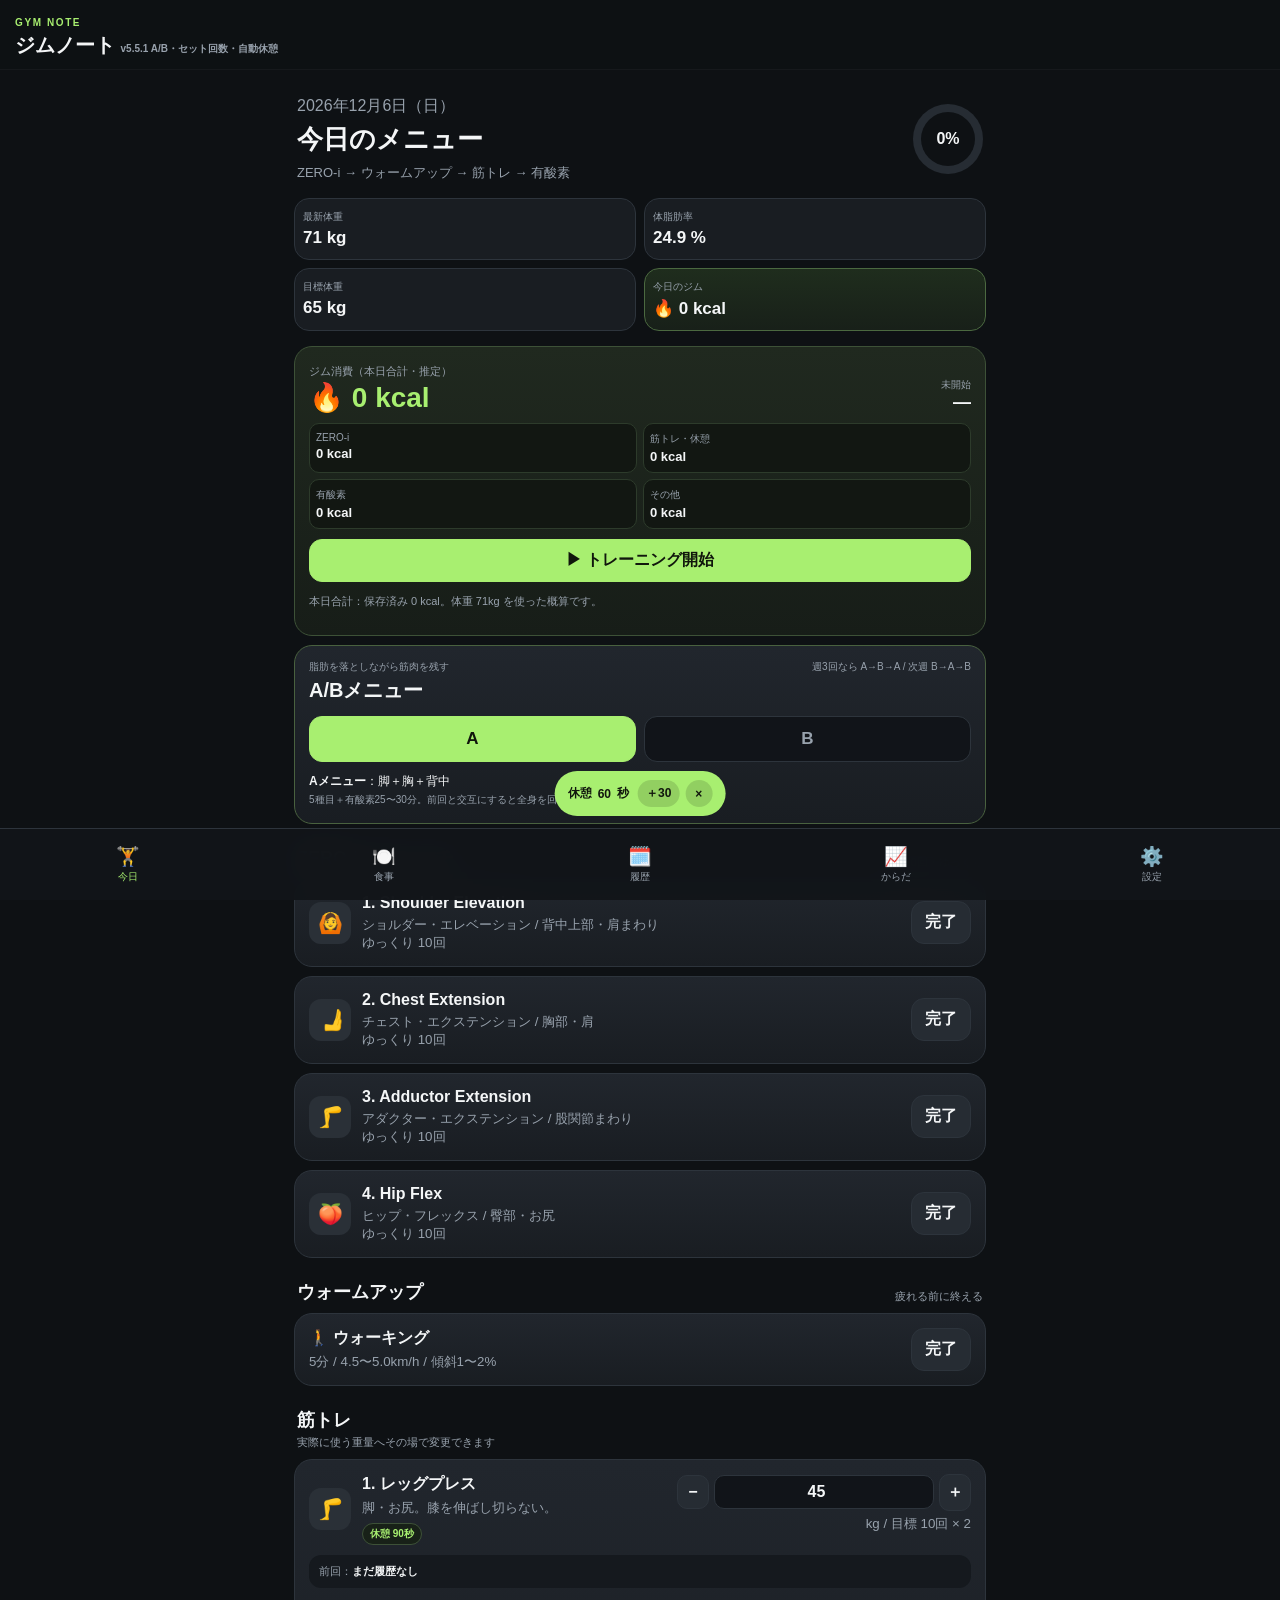
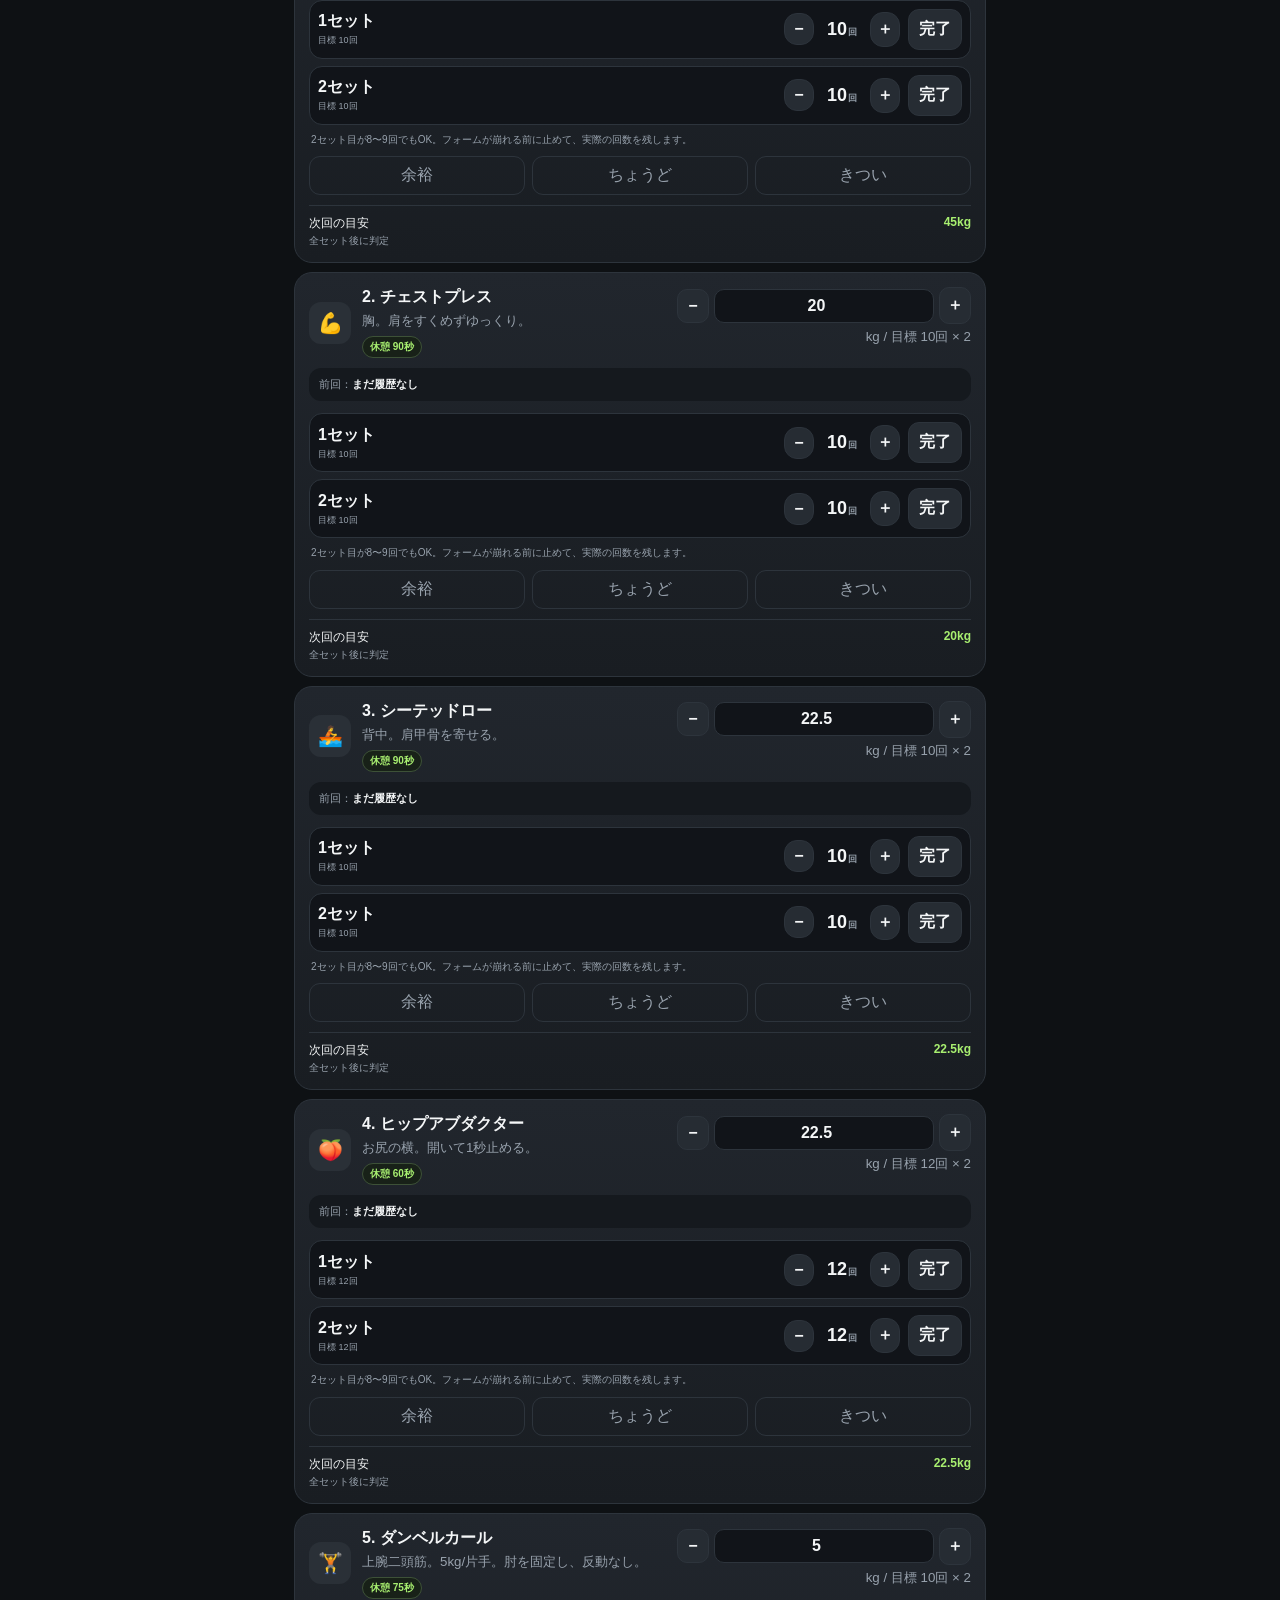
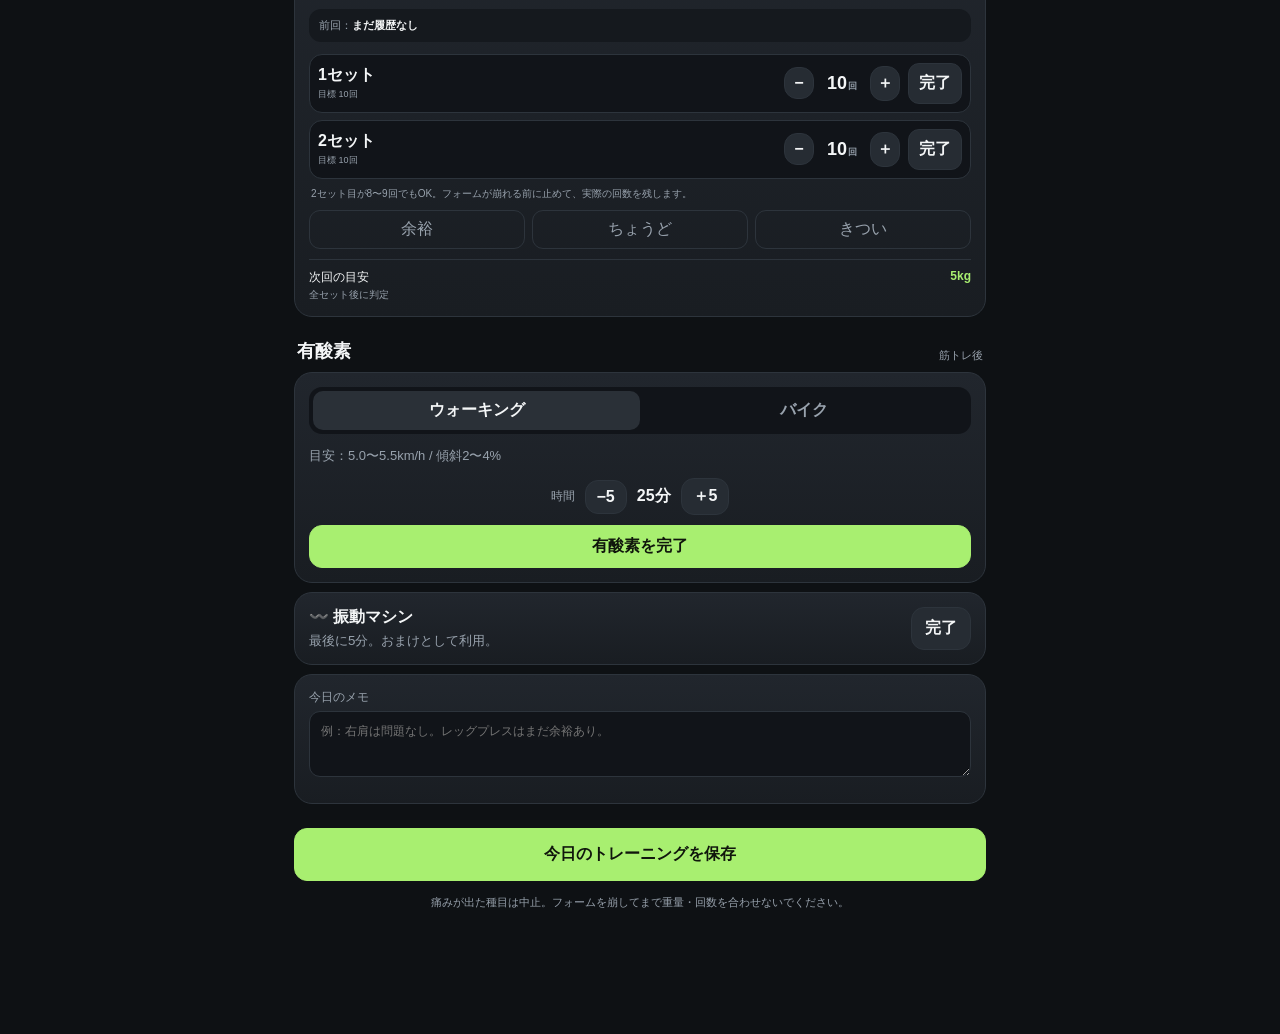
==== index.html @ e55bd966 "Add files via upload" ====
<!doctype html>
<html lang="ja">
<head>
  <meta charset="utf-8">
  <meta name="viewport" content="width=device-width,initial-scale=1,viewport-fit=cover">
  <meta name="theme-color" content="#111418">
  <meta name="apple-mobile-web-app-capable" content="yes">
  <meta name="apple-mobile-web-app-title" content="ジムノート">
  <title>ジムノート</title>
  <link rel="manifest" href="./manifest.webmanifest">
  <link rel="icon" href="./icon-192.png">
  <link rel="apple-touch-icon" href="./icon-192.png">
  <link rel="stylesheet" href="./styles.css?v=551">
</head>
<body>
<header class="top">
  <div><small>GYM NOTE</small><h1>ジムノート <b>v5.5.1 A/B・セット回数・自動休憩</b></h1></div>
  <button id="installBtn" class="sub compact" hidden>インストール</button>
</header>

<main>
<section id="today" class="page active">
  <div class="hero">
    <div>
      <span id="todayDate" class="muted"></span>
      <h2>今日のメニュー</h2>
      <p>ZERO-i → ウォームアップ → 筋トレ → 有酸素</p>
    </div>
    <div class="ring" id="ring"><span id="pct">0%</span></div>
  </div>

  <div id="setupNotice" class="notice" hidden>
    <strong>初期設定を読み込んでください</strong>
    <p>初めて使う端末では「設定」→「バックアップ / 初期設定を読み込む」からJSONを選びます。</p>
    <button class="primary full" data-page-go="settings">設定を開く</button>
  </div>

  <div id="resumeNotice" class="resume" hidden>
    <div><strong>途中のトレーニングを復元しました</strong><small>アプリを閉じても今日の入力は残ります。</small></div>
  </div>

  <div id="quickStats" class="quickStats"></div>

  <div id="workoutTracker" class="card burnTracker"></div>

  <div class="card menuPicker">
    <div class="menuPickerHead"><div><small>脂肪を落としながら筋肉を残す</small><strong>A/Bメニュー</strong></div><span>週3回なら A→B→A / 次週 B→A→B</span></div>
    <div class="menuSeg"><button data-menu="A">A</button><button data-menu="B">B</button></div>
    <p id="menuSummary" class="menuSummary"></p>
  </div>

  <div class="section-title"><h3>ZERO-i ストレッチ</h3><span>各10回・ゆっくり</span></div>
  <div id="zeroList"></div>

  <div class="section-title"><h3>ウォームアップ</h3><span>疲れる前に終える</span></div>
  <div class="card row">
    <div><strong>🚶 ウォーキング</strong><small>5分 / 4.5〜5.0km/h / 傾斜1〜2%</small></div>
    <button class="done" data-special="warmup">完了</button>
  </div>

  <div class="section-title">
    <div><h3>筋トレ</h3><span>実際に使う重量へその場で変更できます</span></div>
  </div>
  <div id="exerciseList"></div>

  <div class="section-title"><h3>有酸素</h3><span>筋トレ後</span></div>
  <div class="card">
    <div class="seg">
      <button class="active" data-cardio="walk">ウォーキング</button>
      <button data-cardio="bike">バイク</button>
    </div>
    <div id="walkPane" class="pane active"><p>目安：5.0〜5.5km/h / 傾斜2〜4%</p></div>
    <div id="bikePane" class="pane"><p>目安：会話できる程度の負荷</p></div>
    <div class="inlineField">
      <label>時間</label>
      <button class="mini" data-cardio-min="-5">−5</button>
      <strong><span id="cardioMinutesText">25</span>分</strong>
      <button class="mini" data-cardio-min="5">＋5</button>
    </div>
    <button class="primary full" id="cardioDone">有酸素を完了</button>
  </div>

  <div class="card row">
    <div><strong>〰️ 振動マシン</strong><small>最後に5分。おまけとして利用。</small></div>
    <button class="done" data-special="vibration">完了</button>
  </div>

  <div class="card form">
    <label>今日のメモ
      <textarea id="sessionNote" rows="3" placeholder="例：右肩は問題なし。レッグプレスはまだ余裕あり。"></textarea>
    </label>
  </div>

  <button id="saveWorkout" class="primary full save">今日のトレーニングを保存</button>
  <p class="caution">痛みが出た種目は中止。フォームを崩してまで重量・回数を合わせないでください。</p>
</section>


<section id="food" class="page">
  <div class="heading">
    <small>FOOD / CALORIE</small>
    <h2>食事・カロリー</h2>
    <p>食べたものをそのまま書いて、AIに送るだけ。</p>
  </div>

  <div class="card form foodDateCard">
    <label>記録する日<input id="foodDate" type="date"></label>
  </div>

  <div id="foodStats" class="foodStats"></div>
  <div class="card calorieProgressCard">
    <div class="calorieProgressHead"><span>摂取目標まで</span><b id="foodRemaining">—</b></div>
    <div class="calorieTrack"><div id="calorieFill" class="calorieFill"></div></div>
    <div id="foodBalance" class="foodBalance muted"></div>
  </div>

  <div class="card foodInputCard">
    <div class="foodInputHead">
      <label>区分
        <select id="foodMeal">
          <option value="breakfast">朝食</option>
          <option value="lunch">昼食</option>
          <option value="dinner" selected>夕食</option>
          <option value="snack">間食</option>
        </select>
      </label>
    </div>
    <label class="foodTextLabel">食べたもの
      <textarea id="foodText" rows="4" placeholder="例：うどん、卵、納豆\n例：セブンの金のボロネーゼ 1個"></textarea>
    </label>
    <div class="foodActionGrid">
      <button id="voiceFood" class="sub">🎤 音声入力</button>
      <button id="analyzeFood" class="primary">✨ AIに送る</button>
    </div>
    <p id="aiConnectionHint" class="tiny muted"></p>
  </div>

  <div id="foodPreview"></div>

  <details class="card manualFood">
    <summary>AIを使わず手動で記録</summary>
    <div class="manualFoodBody">
      <label>内容<input id="manualFoodName" type="text" placeholder="例：プロテイン"></label>
      <label>カロリー kcal<input id="manualFoodKcal" type="number" inputmode="numeric" min="0" step="1" placeholder="120"></label>
      <button id="manualFoodSave" class="sub full">手動で追加</button>
    </div>
  </details>

  <div class="section-title"><h3>この日の記録</h3><span id="foodCountText"></span></div>
  <div id="foodTodayList"></div>

  <button id="foodCsvBtn" class="sub full">食事履歴をCSVで書き出す</button>
</section>

<section id="history" class="page">
  <div class="heading">
    <small>HISTORY / BALANCE</small>
    <h2>履歴・期間集計</h2>
    <p>期間を自由に指定して、カロリー収支とジムの記録をまとめて確認できます。</p>
  </div>

  <div class="card historyRangeCard">
    <div class="rangeDates">
      <label>開始日<input id="historyStart" type="date"></label>
      <label>終了日<input id="historyEnd" type="date"></label>
    </div>
    <div class="rangePresets">
      <button class="sub" data-range-days="7">7日</button>
      <button class="sub" data-range-days="30">30日</button>
      <button class="sub" data-range="month">今月</button>
      <button class="sub" data-range="all">全期間</button>
    </div>
  </div>

  <div id="rangeCalorieSummary" class="card rangeCalorieSummary"></div>
  <div id="historySummary" class="stats historyStats"></div>

  <div class="card">
    <div class="chartHead">
      <div><strong>マシン別の重量推移</strong><small id="strengthChartCaption">指定期間の記録</small></div>
      <select id="strengthMetric"></select>
    </div>
    <canvas id="strengthChart" height="220"></canvas>
  </div>

  <div class="section-title"><h3>ジム履歴</h3><span id="historyListMeta"></span></div>
  <div id="historyList"></div>
</section>

<section id="body" class="page">
  <div class="heading">
    <small>BODY</small>
    <h2>からだの記録</h2>
    <p>今回の体組成を基準に、次回から変わった数値を手入力できます。</p>
  </div>

  <div id="bodyLatestSummary" class="card bodyLatest"></div>

  <form id="bodyForm" class="card form">
    <div class="formTitleLine"><div><h3>体組成を入力</h3><p class="muted tiny">同じ測定日で保存すると上書き更新します。</p></div></div>
    <label>測定日<input id="bodyDate" type="date" required></label>
    <div class="grid2">
      <label>体重 kg<input id="bodyWeight" type="number" step=".1" min="30" max="200" required></label>
      <label>体脂肪率 %<input id="bodyFat" type="number" step=".1" min="3" max="60"></label>
      <label>骨格筋量 kg<input id="bodyMuscle" type="number" step=".1" min="10" max="80"></label>
      <label>腹囲 cm<input id="bodyWaist" type="number" step=".1" min="40" max="180"></label>
      <label>BMI<input id="bodyBmi" type="number" step=".1" min="10" max="60"></label>
      <label>内臓脂肪レベル<input id="bodyVisceral" type="number" step="1" min="1" max="30"></label>
      <label>体脂肪量 kg<input id="bodyFatMass" type="number" step=".1" min="1" max="100"></label>
      <label>基礎代謝 kcal<input id="bodyBmr" type="number" step="1" min="800" max="3000"></label>
      <label>InBody点数<input id="bodyScore" type="number" step="1" min="1" max="100"></label>
    </div>
    <button class="primary full" type="submit">測定データを保存・更新</button>
  </form>

  <div class="card">
    <div class="chartHead">
      <strong>からだの推移</strong>
      <select id="metric">
        <option value="weight">体重</option>
        <option value="fat">体脂肪率</option>
        <option value="muscle">骨格筋量</option>
        <option value="waist">腹囲</option>
        <option value="bmi">BMI</option>
        <option value="visceral">内臓脂肪レベル</option>
        <option value="fatMass">体脂肪量</option>
        <option value="bmr">基礎代謝</option>
        <option value="score">InBody点数</option>
      </select>
    </div>
    <canvas id="chart" height="220"></canvas>
  </div>

  <div id="bodyList"></div>
</section>

<section id="settings" class="page">
  <div class="heading"><small>SETTINGS</small><h2>設定</h2></div>

  <div class="card form">
    <h3>目標・タイマー</h3>
    <div class="grid2">
      <label>目標体重 kg<input id="goalWeight" type="number" step=".1"></label>
      <label>目標体脂肪率 %<input id="goalFat" type="number" step=".1"></label>
      <label>目標骨格筋量 kg<input id="goalMuscle" type="number" step=".1"></label>
      <label>標準休憩 秒<input id="restSec" type="number" min="30" max="300" step="15"></label>
    </div>
    <button id="saveSettings" class="primary full">設定を保存</button>
  </div>

  <div class="card form">
    <h3>種目ごとの休憩</h3>
    <p class="muted tiny">初期値：大きい種目90秒 / 小さい種目60秒 / ダンベルカール75秒。2セット目がきつければ、まず休憩をしっかり取ります。</p>
    <div id="exerciseRestSettings" class="restSettings"></div>
  </div>

  <div class="card form">
    <h3>カロリー設定</h3>
    <div class="grid2">
      <label>1日の摂取目標 kcal<input id="calorieGoal" type="number" min="1000" max="5000" step="50"></label>
      <label>基礎代謝 kcal<input id="bmr" type="number" min="800" max="3000" step="10"></label>
      <label>日常生活の消費 kcal<input id="activityBurn" type="number" min="0" max="3000" step="25"></label>
    </div>
    <p class="muted tiny">初期値：基礎代謝1,522 kcal / 日常生活550 kcal。ジム分はトレーニング記録から自動で加算します。</p>
  </div>

  <div class="card form">
    <h3>AI食事解析</h3>
    <label>AI API URL<input id="aiEndpoint" type="url" inputmode="url" placeholder="https://xxxx.workers.dev"></label>
    <label>AI接続PIN（この端末だけ）<input id="aiPin" type="password" inputmode="text" autocomplete="off" placeholder="PINを入力"></label>
    <button id="saveAiPin" class="primary full">PINをこの端末に保存</button>
    <p id="aiPinStatus" class="muted tiny">PIN保存状態を確認中…</p>
    <p class="muted tiny">OpenAI APIキーはこのアプリには保存しません。PINは体重・履歴などと同じアプリ保存領域にも記録し、通常は再入力不要です。</p>
    <button id="clearAiPin" class="sub full">保存したPINを消す</button>
  </div>

  <div class="card">
    <h3>データ</h3>
    <p class="muted">身体データと履歴はこの端末内に保存されます。v3のデータも自動で引き継ぎます。</p>
    <div class="stack">
      <label class="sub full file">バックアップ / 初期設定を読み込む<input id="importFile" type="file" accept="application/json" hidden></label>
      <button id="exportBtn" class="sub full">JSONバックアップを書き出す</button>
      <button id="csvBtn" class="sub full">履歴をCSVで書き出す</button>
      <button id="resetBtn" class="danger full">端末内データを初期化</button>
    </div>
  </div>

  <div class="card">
    <h3>アプリ</h3>
    <p class="muted">PWA版 v5.5.1。ホーム画面から起動でき、今日の入力途中でも自動保存します。</p>
    <button id="checkUpdate" class="sub full">更新を確認</button>
  </div>
</section>
</main>

<nav>
  <button class="nav active" data-page="today">🏋️<span>今日</span></button>
  <button class="nav" data-page="food">🍽️<span>食事</span></button>
  <button class="nav" data-page="history">🗓️<span>履歴</span></button>
  <button class="nav" data-page="body">📈<span>からだ</span></button>
  <button class="nav" data-page="settings">⚙️<span>設定</span></button>
</nav>

<div id="timer" class="timer hidden"><span id="timerLabel">休憩</span> <b id="timerN">60</b>秒 <button id="timerPlus">＋30</button><button id="timerX">×</button></div>
<div id="toast" class="toast"></div>

<script src="./app.js?v=551"></script>
</body>
</html>
---- styles.css ----
*{box-sizing:border-box}
:root{
  --bg:#0e1114;--panel:#191d22;--panel2:#21262d;--line:#2d343c;
  --text:#f4f6f7;--muted:#98a2ad;--accent:#a8ef70;--accentSoft:#1c2917;
  --danger:#ff8888
}
html{background:var(--bg);color-scheme:dark}
body{margin:0;background:var(--bg);color:var(--text);font-family:-apple-system,BlinkMacSystemFont,"Segoe UI","Noto Sans JP",sans-serif;padding-bottom:82px}
button,input,select,textarea{font:inherit}button{cursor:pointer}
.top{position:sticky;top:0;z-index:10;background:rgba(14,17,20,.94);backdrop-filter:blur(16px);display:flex;justify-content:space-between;align-items:center;padding:calc(12px + env(safe-area-inset-top)) 15px 10px;border-bottom:1px solid #ffffff0a}
.top small,.heading small{color:var(--accent);font-size:10px;letter-spacing:.16em;font-weight:800}.top h1{font-size:20px;margin:2px 0 0}.top h1 b{font-size:10px;color:var(--muted)}
main{max-width:720px;margin:auto;padding:8px 14px 28px}.page{display:none}.page.active{display:block}
h2{font-size:26px;margin:5px 0 7px}h3{margin:0 0 8px}
.hero{display:flex;justify-content:space-between;align-items:center;gap:15px;padding:18px 3px 10px}.hero p,.heading p{color:var(--muted);margin:0;font-size:13px}
.muted{color:var(--muted)}
.ring{width:70px;height:70px;border-radius:50%;display:grid;place-items:center;background:conic-gradient(var(--accent) 0deg,#262c33 0deg);position:relative;flex:0 0 auto}.ring:after{content:"";position:absolute;width:54px;height:54px;border-radius:50%;background:var(--bg)}.ring span{position:relative;z-index:1;font-weight:800}
.notice{background:#20281c;border:1px solid #506841;border-radius:18px;padding:15px;margin-bottom:12px}.notice p{color:#c4cebd;font-size:13px;line-height:1.5}
.resume{background:#172118;border:1px solid #39502f;border-radius:16px;padding:12px 14px;margin-bottom:12px}.resume strong,.resume small{display:block}.resume small{color:var(--muted);margin-top:4px}
.quickStats{display:grid;grid-template-columns:repeat(2,1fr);gap:8px;margin:6px 0 15px}.quickStat{background:var(--panel);border:1px solid var(--line);border-radius:15px;padding:11px 8px}.quickStat span{display:block;color:var(--muted);font-size:10px}.quickStat b{display:block;font-size:17px;margin-top:4px}
.section-title{display:flex;align-items:end;justify-content:space-between;margin:22px 3px 9px}.section-title h3{margin:0;font-size:18px}.section-title span{font-size:11px;color:var(--muted)}
.card{background:linear-gradient(180deg,var(--panel2),var(--panel));border:1px solid var(--line);border-radius:18px;padding:14px;margin-bottom:9px}
.row{display:flex;align-items:center;justify-content:space-between;gap:12px}.row strong,.exerciseTitle strong{display:block}.row small,.exerciseTitle small{display:block;color:var(--muted);margin-top:4px;line-height:1.35}
.done,.sub,.primary,.danger,.mini{border-radius:13px;padding:10px 13px;font-weight:800;border:1px solid var(--line)}.done,.sub,.mini{background:#262c33;color:var(--text)}.done.on{background:var(--accent);border-color:var(--accent);color:#10160c}
.primary{background:var(--accent);border-color:var(--accent);color:#10160c}.danger{background:#2b1b1d;border-color:#5b3035;color:#ff9aa0}.full{width:100%}.save{padding:15px;margin-top:15px}.compact{padding:8px 10px;font-size:12px}
.exerciseTop{display:flex;justify-content:space-between;gap:12px}.exerciseTitle{display:flex;gap:11px;align-items:center;min-width:0}.icon{width:42px;height:42px;display:grid;place-items:center;border-radius:12px;background:#2a3037;font-size:20px;flex:0 0 auto}
.weight{text-align:right;min-width:112px}.weight small{color:var(--muted);display:block}.weightControl{display:grid;grid-template-columns:32px 1fr 32px;gap:5px;align-items:center;margin-bottom:4px}.weightControl .mini{padding:7px 0;border-radius:10px}.weightControl input{width:100%;background:#111419;border:1px solid var(--line);color:var(--text);border-radius:10px;padding:7px 4px;text-align:center;font-weight:800}
.previous{margin-top:10px;padding:9px 10px;border-radius:12px;background:#15191e;color:var(--muted);font-size:11px}.previous b{color:var(--text)}
.sets{display:grid;grid-template-columns:repeat(2,1fr);gap:8px;margin-top:13px}.set{border:1px solid var(--line);background:#111419;color:var(--text);border-radius:12px;padding:11px;font-weight:700}.set.on{border-color:var(--accent);color:var(--accent);background:#192218}
.efforts{display:grid;grid-template-columns:repeat(3,1fr);gap:7px;margin-top:9px}.effort{border:1px solid var(--line);background:transparent;color:var(--muted);border-radius:11px;padding:8px 3px}.effort.on{background:#293038;color:var(--text)}
.next{display:flex;justify-content:space-between;border-top:1px solid var(--line);margin-top:10px;padding-top:9px;font-size:12px}.next b{color:var(--accent)}
.seg{display:grid;grid-template-columns:1fr 1fr;background:#111419;padding:4px;border-radius:13px}.seg button{border:0;background:transparent;color:var(--muted);padding:9px;border-radius:10px;font-weight:800}.seg button.active{background:#2a3037;color:var(--text)}.pane{display:none}.pane.active{display:block}.pane p{font-size:13px;color:var(--muted)}
.inlineField{display:flex;align-items:center;justify-content:center;gap:10px;margin:10px 0}.inlineField label{color:var(--muted);font-size:12px}.inlineField .mini{padding:7px 11px}
.caution{text-align:center;color:var(--muted);font-size:11px;line-height:1.5;margin:13px}.heading{padding:19px 3px 9px}
.form label,.filterCard label{display:block;color:var(--muted);font-size:12px;margin-bottom:9px}.form input,.form textarea,.filterCard select,.chartHead select{width:100%;margin-top:5px;border:1px solid var(--line);background:#111419;color:var(--text);border-radius:11px;padding:11px}.form textarea{resize:vertical}
.grid2{display:grid;grid-template-columns:1fr 1fr;gap:8px}
.chartHead{display:flex;justify-content:space-between;align-items:center;gap:12px;margin-bottom:9px}.chartHead strong,.chartHead small{display:block}.chartHead small{color:var(--muted);font-size:10px;margin-top:3px}.chartHead select{width:auto;margin:0;padding:7px 9px;max-width:48%}
canvas{width:100%;background:#111419;border-radius:12px;display:block}
.bodyRow .details{display:flex;gap:10px;flex-wrap:wrap;margin-top:6px}.bodyRow .details span{font-size:11px;color:var(--muted)}.bodyRow .details b{color:var(--text)}
.stats{display:grid;grid-template-columns:repeat(3,1fr);gap:8px;margin-bottom:13px}.stats .card{text-align:center;padding:11px 4px}.stats b{display:block;font-size:20px}.stats small{color:var(--muted)}
.historyCard{padding:0;overflow:hidden}.historyCard summary{list-style:none;padding:14px;cursor:pointer}.historyCard summary::-webkit-details-marker{display:none}.historyCard[open] summary{border-bottom:1px solid var(--line)}.historySummaryRow{display:flex;justify-content:space-between;align-items:center;gap:10px}.historySummaryRow .date b,.historySummaryRow .date small{display:block}.historySummaryRow .date small{color:var(--muted);margin-top:3px}.historySummaryRow .count{color:var(--accent);font-weight:800;font-size:12px}
.historyBody{padding:12px 14px}.historyDetail div{display:flex;justify-content:space-between;gap:12px;padding:5px 0;font-size:12px;color:var(--muted);border-bottom:1px solid #ffffff08}.historyDetail div:last-child{border-bottom:0}.historyDetail b{color:var(--text);text-align:right}.historyNote{margin-top:10px;padding:10px;background:#15191e;border-radius:11px;font-size:12px;line-height:1.5}.historyActions{display:flex;justify-content:flex-end;margin-top:12px}.historyActions button{padding:7px 10px;font-size:11px}
.stack{display:grid;gap:8px}.file{text-align:center;display:block}
nav{position:fixed;bottom:0;left:0;right:0;height:72px;padding-bottom:env(safe-area-inset-bottom);display:grid;grid-template-columns:repeat(5,1fr);background:rgba(18,21,25,.97);border-top:1px solid var(--line);backdrop-filter:blur(18px);z-index:20}.nav{border:0;background:transparent;color:var(--muted);display:flex;flex-direction:column;justify-content:center;align-items:center;gap:2px;font-size:19px}.nav span{font-size:10px}.nav.active{color:var(--accent)}
.timer{position:fixed;z-index:30;left:50%;bottom:84px;transform:translateX(-50%);background:var(--accent);color:#11160d;padding:9px 13px;border-radius:999px;font-weight:800;white-space:nowrap}.timer button{border:0;background:#0002;border-radius:50%;margin-left:7px;width:27px;height:27px;color:#11160d}
.hidden{display:none}.toast{position:fixed;z-index:40;left:50%;bottom:135px;transform:translate(-50%,15px);opacity:0;background:#f4f6f7;color:#101216;border-radius:11px;padding:9px 13px;transition:.2s;font-weight:700;text-align:center;max-width:85%}.toast.show{opacity:1;transform:translate(-50%,0)}
@media(max-width:390px){.grid2{grid-template-columns:1fr}.exerciseTop{gap:6px}.weight{min-width:104px}.quickStat b{font-size:15px}.chartHead{align-items:flex-start;flex-direction:column}.chartHead select{max-width:100%;width:100%}}


/* v5: food / calorie */
.foodDateCard{padding:10px 14px}.foodDateCard label{margin:0}
.foodStats{display:grid;grid-template-columns:repeat(2,1fr);gap:8px;margin-bottom:9px}
.foodStat{background:var(--panel);border:1px solid var(--line);border-radius:15px;padding:12px 8px;text-align:center}
.foodStat span{display:block;color:var(--muted);font-size:10px}.foodStat b{display:block;font-size:19px;margin-top:4px}.foodStat b.good{color:var(--accent)}
.calorieProgressCard{padding:13px 14px}.calorieProgressHead{display:flex;justify-content:space-between;align-items:center;font-size:12px}.calorieProgressHead b{font-size:17px}
.calorieTrack{height:10px;background:#111419;border-radius:999px;overflow:hidden;margin:10px 0 8px}.calorieFill{height:100%;width:0;background:var(--accent);border-radius:999px;transition:width .25s}.calorieFill.over{background:var(--danger)}
.foodBalance{font-size:11px;line-height:1.5}.foodInputCard label{display:block;color:var(--muted);font-size:12px}.foodInputHead{display:grid;grid-template-columns:1fr;gap:8px}.foodInputCard select,.foodInputCard textarea,.manualFood input{width:100%;margin-top:5px;border:1px solid var(--line);background:#111419;color:var(--text);border-radius:11px;padding:11px}.foodTextLabel{margin-top:10px}.foodInputCard textarea{resize:vertical;min-height:95px}
.foodActionGrid{display:grid;grid-template-columns:1fr 1.3fr;gap:8px;margin-top:10px}.tiny{font-size:11px;line-height:1.5}.foodInputCard .tiny{margin:9px 2px 0}
.foodPreviewCard{border-color:#516943}.foodPreviewTitle{display:flex;justify-content:space-between;align-items:center;gap:10px;margin-bottom:8px}.foodPreviewTitle b{color:var(--accent);font-size:20px}.foodPreviewItems{border-top:1px solid var(--line);border-bottom:1px solid var(--line);padding:6px 0;margin:8px 0}.foodPreviewItem{display:flex;justify-content:space-between;gap:10px;padding:5px 0;font-size:12px}.foodPreviewItem span{color:var(--muted)}.foodPreviewItem b{text-align:right}.macroLine{display:flex;gap:9px;flex-wrap:wrap;color:var(--muted);font-size:11px;margin:8px 0}.macroLine b{color:var(--text)}
.previewKcalEdit{display:flex;align-items:center;justify-content:space-between;gap:10px;margin:10px 0}.previewKcalEdit label{color:var(--muted);font-size:11px}.previewKcalEdit input{width:100px;background:#111419;color:var(--text);border:1px solid var(--line);border-radius:10px;padding:8px;text-align:right;font-weight:800}.previewActions{display:grid;grid-template-columns:1fr 1fr;gap:8px}
.manualFood summary{cursor:pointer;font-weight:800}.manualFoodBody{margin-top:12px;padding-top:12px;border-top:1px solid var(--line)}.manualFoodBody label{display:block;color:var(--muted);font-size:12px;margin-bottom:9px}
.foodEntry{padding:13px 14px}.foodEntryTop{display:flex;justify-content:space-between;gap:12px;align-items:flex-start}.foodEntryTop .meta b,.foodEntryTop .meta small{display:block}.foodEntryTop .meta small{color:var(--muted);margin-top:3px}.foodEntryTop .kcal{text-align:right;white-space:nowrap}.foodEntryTop .kcal b{font-size:18px}.foodEntryTop .kcal small{display:block;color:var(--muted)}.foodEntryRaw{font-size:12px;color:var(--muted);margin:9px 0 0;line-height:1.45}.foodEntryDetails{margin-top:9px;border-top:1px solid #ffffff0b;padding-top:7px}.foodEntryDetails div{display:flex;justify-content:space-between;font-size:11px;color:var(--muted);padding:3px 0}.foodEntryActions{display:flex;justify-content:flex-end;margin-top:8px}.foodEntryActions button{padding:6px 9px;font-size:10px}
.aiLoading{display:flex;gap:9px;align-items:center;color:var(--muted);font-size:12px}.aiDot{width:9px;height:9px;border-radius:50%;background:var(--accent);animation:pulse 1s infinite alternate}@keyframes pulse{from{opacity:.25;transform:scale(.8)}to{opacity:1;transform:scale(1.15)}}
@media(max-width:390px){.foodStat b{font-size:16px}.foodActionGrid{grid-template-columns:1fr 1fr}.nav{font-size:17px}.nav span{font-size:9px}}

/* v5.2 消費カロリー */
.gymQuick{border-color:#4b6940;background:linear-gradient(180deg,#1f2d1d,#182019)}
.burnTracker{border-color:#3d5137;background:linear-gradient(180deg,#20291f,#171d18)}
.burnTrackerTop{display:flex;align-items:flex-end;justify-content:space-between;gap:12px;margin-bottom:10px}
.burnTrackerTop strong{display:block;font-size:28px;line-height:1.1;margin-top:3px;color:var(--accent)}
.burnTrackerTime{text-align:right}.burnTrackerTime span{display:block;color:var(--muted);font-size:10px}.burnTrackerTime b{font-size:18px}
.burnBreakdown{display:grid;grid-template-columns:repeat(2,1fr);gap:6px;margin:10px 0}
.burnBreakdown span{background:#121712;border:1px solid #2d3b2b;border-radius:10px;padding:8px 6px;font-size:10px;color:var(--muted)}
.burnBreakdown b{display:block;color:var(--text);font-size:13px;margin-top:3px}
.gymBurnStat{border-color:#46613e;background:linear-gradient(180deg,#21301e,#182019)}
.totalBurnLine{display:flex;align-items:baseline;justify-content:space-between;gap:12px;margin:5px 0 8px}.totalBurnLine span{font-size:12px}.totalBurnLine b{font-size:23px;color:var(--accent)}
.balanceLine{font-size:13px;margin-bottom:5px}.balanceLine b{font-size:16px;color:var(--text)}.balanceLine span,.macroText{color:var(--muted);font-size:11px}
.burnHistoryRow{border-top:1px solid #36422f;margin-top:5px;padding-top:8px}.burnHistoryRow b{color:var(--accent)!important}
@media(max-width:390px){.burnBreakdown{grid-template-columns:1fr}.burnTrackerTop strong{font-size:24px}}


/* v5.3 期間収支・履歴拡張 */
.historyRangeCard{padding:12px 14px}.rangeDates{display:grid;grid-template-columns:1fr 1fr;gap:8px}.rangeDates label{color:var(--muted);font-size:11px}.rangeDates input{width:100%;margin-top:5px;border:1px solid var(--line);background:#111419;color:var(--text);border-radius:11px;padding:10px}
.rangePresets{display:grid;grid-template-columns:repeat(4,1fr);gap:6px;margin-top:9px}.rangePresets button{padding:8px 4px;font-size:11px}.rangeCalorieSummary{border-color:#405438;background:linear-gradient(180deg,#20291f,#171d18)}
.rangeTitle{display:flex;justify-content:space-between;align-items:flex-end;gap:12px}.rangeTitle span,.rangeTitle b{display:block}.rangeTitle span{font-size:11px;color:var(--muted)}.rangeTitle b{font-size:12px;margin-top:3px}.rangeTitle>strong{font-size:25px;white-space:nowrap}.rangeTitle .deficit{color:var(--accent)}.rangeTitle .surplus{color:#ff9aa0}
.rangeGrid{display:grid;grid-template-columns:repeat(2,1fr);gap:7px;margin-top:12px}.rangeGrid div{background:#121712;border:1px solid #2d3b2b;border-radius:11px;padding:9px}.rangeGrid span{display:block;color:var(--muted);font-size:10px}.rangeGrid b{display:block;margin-top:3px;font-size:15px}.rangeCalorieSummary p{margin:10px 0 0;font-size:12px}.rangeCalorieSummary p span{color:var(--muted);font-size:10px}
.historyStats{grid-template-columns:repeat(3,1fr)}.historyOverview{display:grid;grid-template-columns:repeat(4,1fr);gap:6px;margin-bottom:10px}.historyOverview div{background:#15191e;border-radius:10px;padding:8px;text-align:center}.historyOverview span{display:block;color:var(--muted);font-size:9px}.historyOverview b{display:block;font-size:12px;margin-top:3px}
.durationEdit{display:grid;grid-template-columns:1.2fr .8fr;gap:8px;align-items:end;margin:9px 0 12px;padding:10px;background:#14191d;border:1px solid var(--line);border-radius:12px}.durationEdit label{font-size:11px;color:var(--muted)}.durationEdit input{width:100%;margin-top:5px;border:1px solid var(--line);background:#0f1316;color:var(--text);border-radius:10px;padding:9px}.durationEdit button{padding:9px 5px;font-size:10px}
.historyBurnBreakdown{display:grid;grid-template-columns:repeat(2,1fr);gap:6px;margin-top:11px}.historyBurnBreakdown div{background:#121712;border:1px solid #2d3b2b;border-radius:10px;padding:8px}.historyBurnBreakdown span{display:block;color:var(--muted);font-size:9px}.historyBurnBreakdown b{display:block;font-size:12px;margin-top:3px}.historyBurnBreakdown .total{grid-column:1/-1;display:flex;justify-content:space-between;align-items:center}.historyBurnBreakdown .total span{font-size:11px}.historyBurnBreakdown .total b{font-size:16px;color:var(--accent)}
@media(max-width:390px){.rangePresets{grid-template-columns:repeat(2,1fr)}.rangeTitle{align-items:flex-start;flex-direction:column}.rangeTitle>strong{font-size:22px}.historyOverview{grid-template-columns:repeat(2,1fr)}.durationEdit{grid-template-columns:1fr}.historyStats{grid-template-columns:repeat(2,1fr)}}


/* v5.4 体組成入力 */
.bodyLatest{border-color:#4b6940;background:linear-gradient(180deg,#1f2d1d,#182019)}
.bodyLatestHead{display:flex;justify-content:space-between;align-items:flex-end;gap:12px}.bodyLatestHead strong{display:block;margin-top:3px}.bodyLatestHead>b{font-size:24px;color:var(--accent)}
.bodyLatestGrid{display:grid;grid-template-columns:repeat(2,1fr);gap:6px;margin-top:12px}.bodyLatestGrid span{background:#121712;border:1px solid #2d3b2b;border-radius:10px;padding:8px;color:var(--muted);font-size:10px}.bodyLatestGrid b{display:block;color:var(--text);font-size:13px;margin-top:3px}
.formTitleLine h3{margin-bottom:2px}.formTitleLine p{margin:0 0 12px}
@media(max-width:390px){.bodyLatestGrid{grid-template-columns:1fr 1fr}}


/* v5.5 A/B・セット回数・自動休憩 */
.menuPicker{border-color:#49613f}.menuPickerHead{display:flex;justify-content:space-between;gap:12px;align-items:flex-start}.menuPickerHead small,.menuPickerHead strong{display:block}.menuPickerHead small{color:var(--muted);font-size:10px}.menuPickerHead strong{font-size:20px;margin-top:3px}.menuPickerHead>span{font-size:10px;color:var(--muted);text-align:right;max-width:48%}.menuSeg{display:grid;grid-template-columns:1fr 1fr;gap:8px;margin-top:12px}.menuSeg button{border:1px solid var(--line);background:#111419;color:var(--muted);border-radius:13px;padding:12px;font-weight:900;font-size:17px}.menuSeg button.active{background:var(--accent);border-color:var(--accent);color:#10160c}.menuSummary{margin:10px 0 0;font-size:12px;line-height:1.55}.menuSummary span{color:var(--muted);font-size:10px}.exerciseCard{scroll-margin-top:80px}.restBadge{display:inline-block;margin-top:6px;padding:3px 7px;border-radius:999px;background:#182118;border:1px solid #3d5137;color:var(--accent);font-size:10px;font-weight:800}.setRows{display:grid;gap:7px;margin-top:12px}.setRow{display:grid;grid-template-columns:1fr auto auto;gap:8px;align-items:center;background:#111419;border:1px solid var(--line);border-radius:13px;padding:8px}.setRow.on{border-color:#4e6b42;background:#172016}.setName b,.setName small{display:block}.setName small{color:var(--muted);font-size:9px;margin-top:2px}.repControl{display:grid;grid-template-columns:30px 48px 30px;align-items:center;gap:4px}.repControl .mini{padding:6px 0}.repControl strong{text-align:center;font-size:18px}.repControl strong small{font-size:9px;color:var(--muted);margin-left:1px}.setDone{border:1px solid var(--line);background:#262c33;color:var(--text);border-radius:11px;padding:9px 10px;font-weight:800}.setDone.on{background:var(--accent);border-color:var(--accent);color:#10160c}.setHint{font-size:10px;color:var(--muted);line-height:1.45;margin:8px 2px 0}.next span small{display:block;color:var(--muted);margin-top:2px}.menuMini{display:inline-grid;place-items:center;margin-left:5px;min-width:22px;height:20px;border-radius:7px;background:#24341e;color:var(--accent);font-size:10px;vertical-align:middle}.restSettings{display:grid;gap:6px}.restSettingRow{display:flex!important;align-items:center;justify-content:space-between;gap:12px;background:#15191e;border-radius:11px;padding:8px 10px;margin:0!important}.restSettingRow>span:last-child{display:flex;align-items:center;gap:5px}.restSettingRow input{width:82px!important;margin:0!important;padding:8px!important;text-align:right}.timer{display:flex;align-items:center;gap:6px;max-width:95%;font-size:12px}.timer #timerLabel{max-width:145px;overflow:hidden;text-overflow:ellipsis}.timer #timerPlus{width:auto;height:auto;border-radius:999px;padding:5px 8px;margin-left:3px;font-weight:800}.timer #timerX{margin-left:0}
@media(max-width:390px){.menuPickerHead{display:block}.menuPickerHead>span{display:block;max-width:none;text-align:left;margin-top:5px}.setRow{grid-template-columns:1fr auto}.setDone{grid-column:1/-1}.repControl{grid-template-columns:28px 44px 28px}.timer #timerLabel{max-width:100px}}
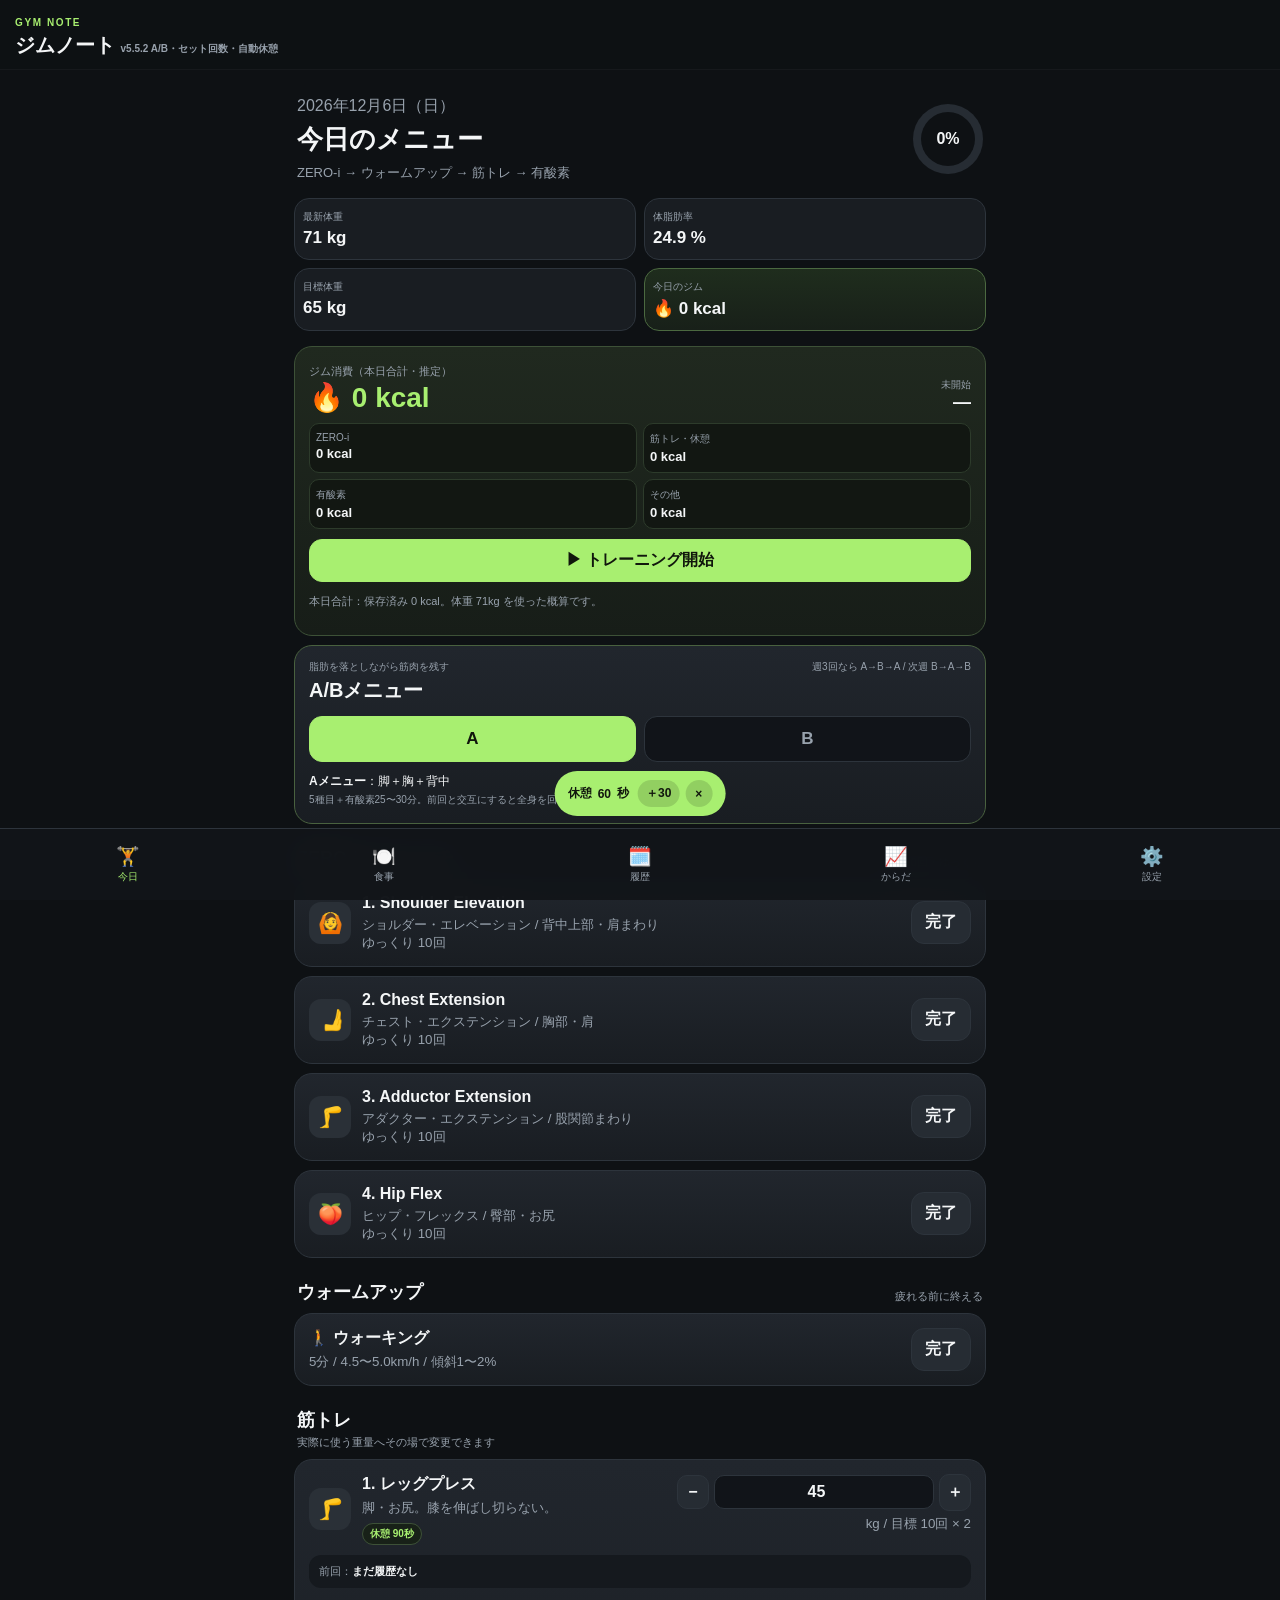
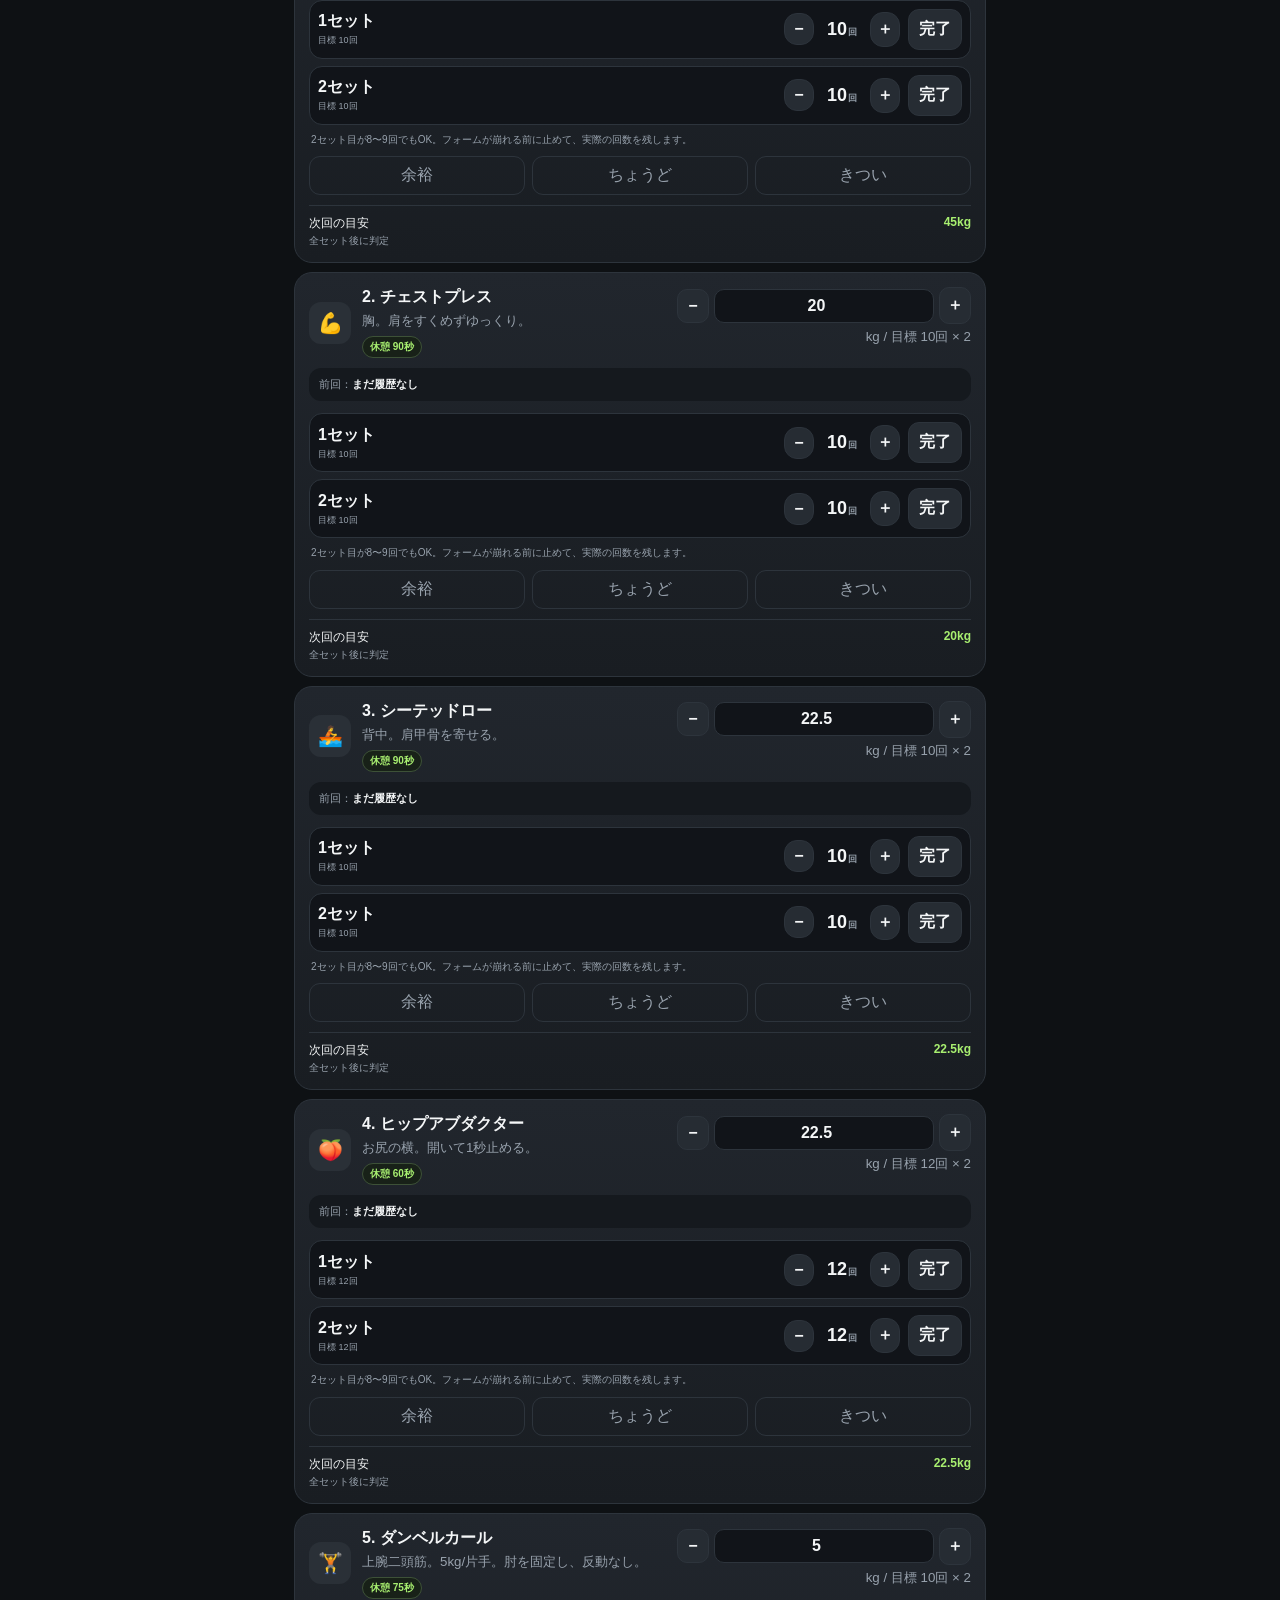
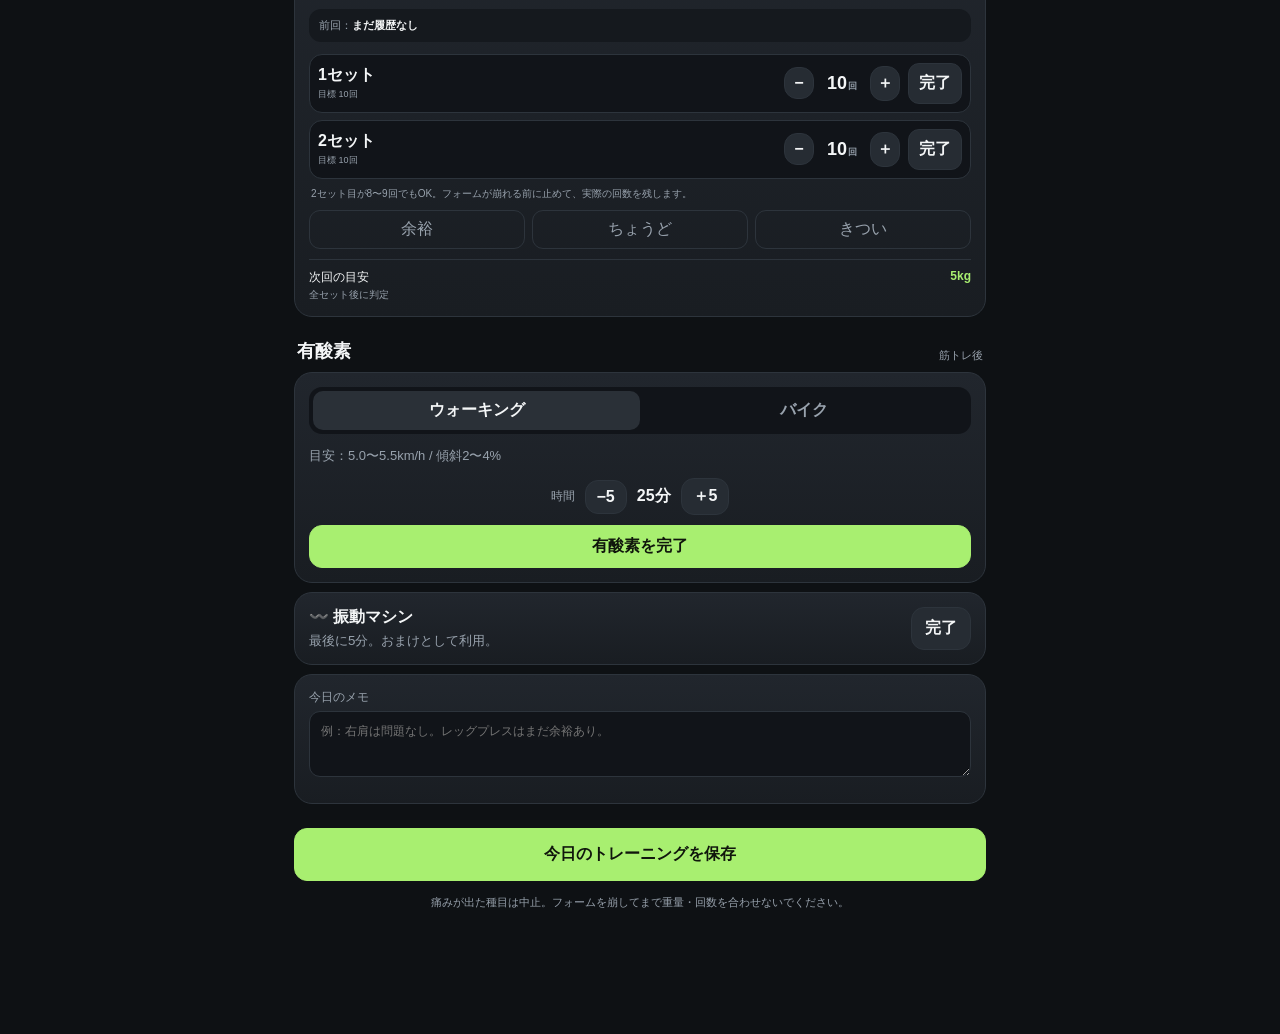
==== commit 7022a9d7: "Add files via upload" ====
--- a/index.html
+++ b/index.html
@@ -10,11 +10,11 @@
   <link rel="manifest" href="./manifest.webmanifest">
   <link rel="icon" href="./icon-192.png">
   <link rel="apple-touch-icon" href="./icon-192.png">
-  <link rel="stylesheet" href="./styles.css?v=551">
+  <link rel="stylesheet" href="./styles.css?v=552">
 </head>
 <body>
 <header class="top">
-  <div><small>GYM NOTE</small><h1>ジムノート <b>v5.5.1 A/B・セット回数・自動休憩</b></h1></div>
+  <div><small>GYM NOTE</small><h1>ジムノート <b>v5.5.2 A/B・セット回数・自動休憩</b></h1></div>
   <button id="installBtn" class="sub compact" hidden>インストール</button>
 </header>
 
@@ -287,7 +287,7 @@
 
   <div class="card">
     <h3>アプリ</h3>
-    <p class="muted">PWA版 v5.5.1。ホーム画面から起動でき、今日の入力途中でも自動保存します。</p>
+    <p class="muted">PWA版 v5.5.2。ホーム画面から起動でき、今日の入力途中でも自動保存します。</p>
     <button id="checkUpdate" class="sub full">更新を確認</button>
   </div>
 </section>
@@ -304,6 +304,6 @@
 <div id="timer" class="timer hidden"><span id="timerLabel">休憩</span> <b id="timerN">60</b>秒 <button id="timerPlus">＋30</button><button id="timerX">×</button></div>
 <div id="toast" class="toast"></div>
 
-<script src="./app.js?v=551"></script>
+<script src="./app.js?v=552"></script>
 </body>
 </html>
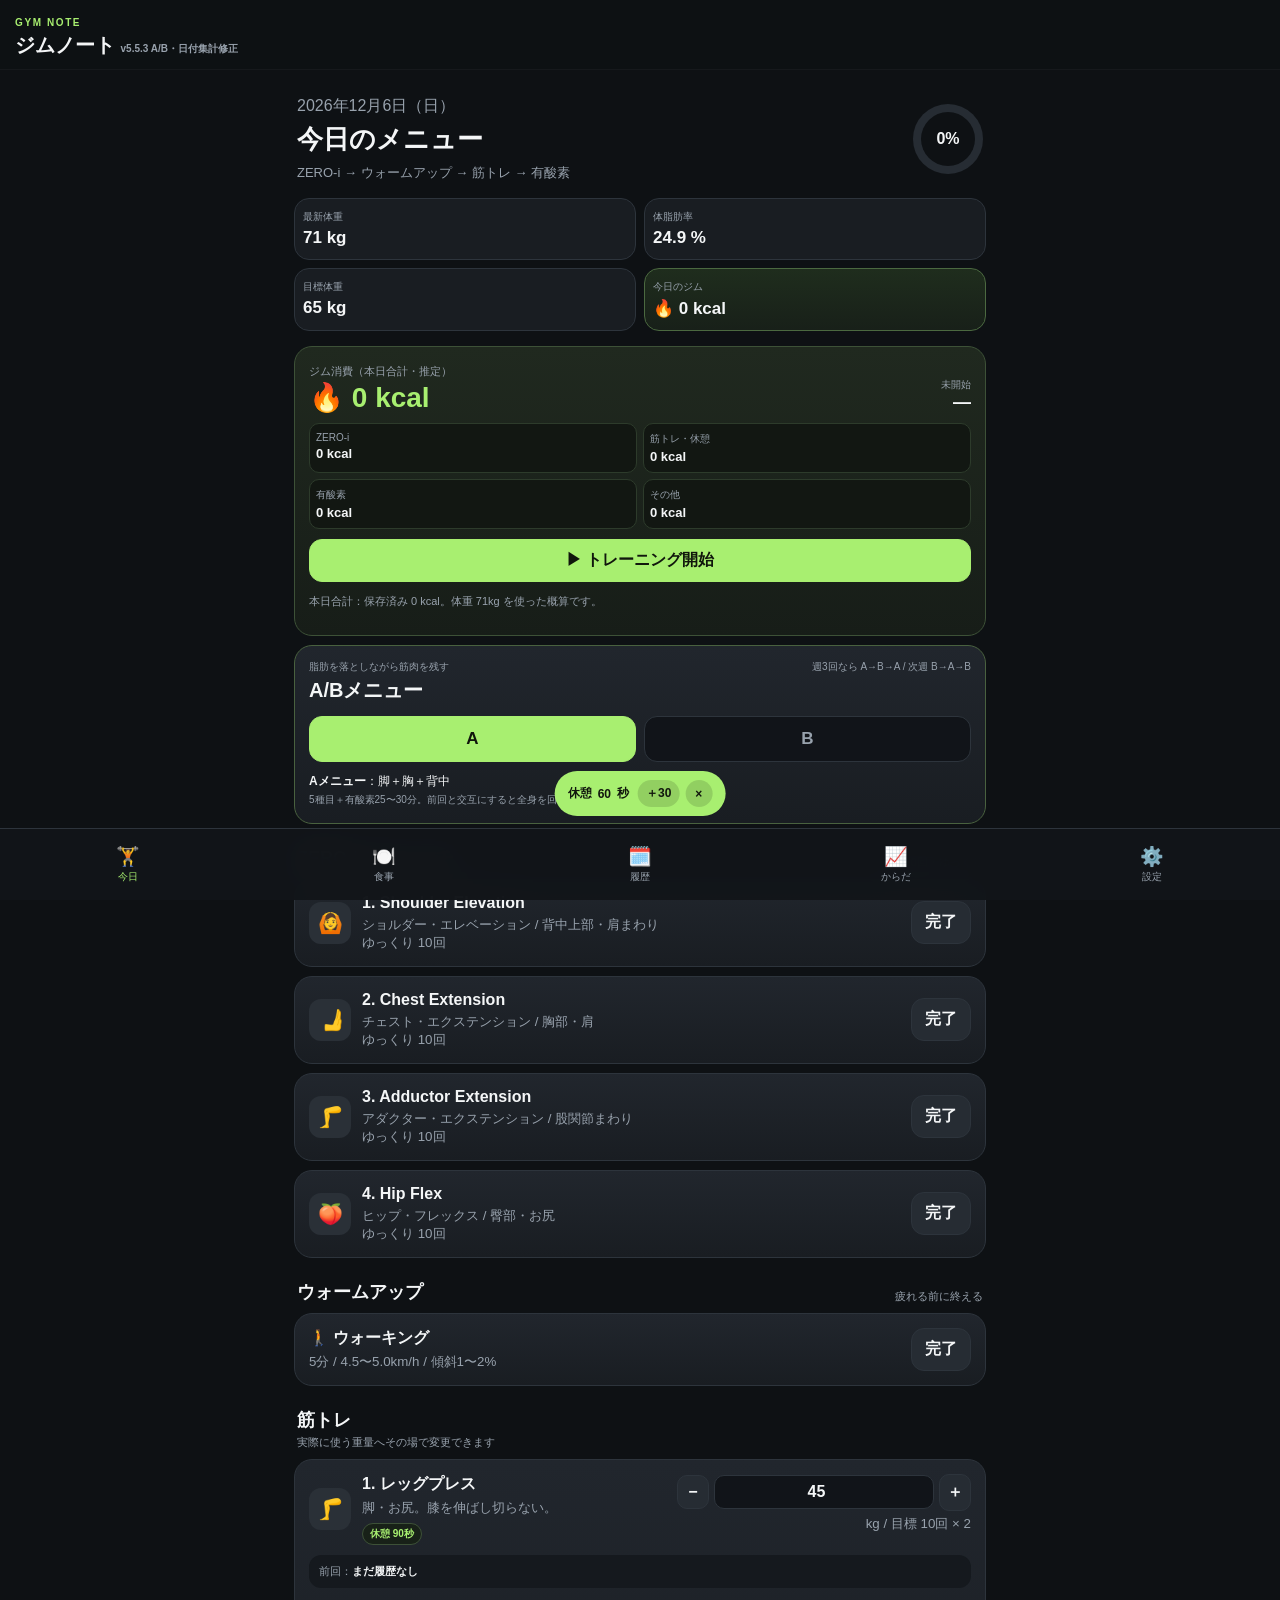
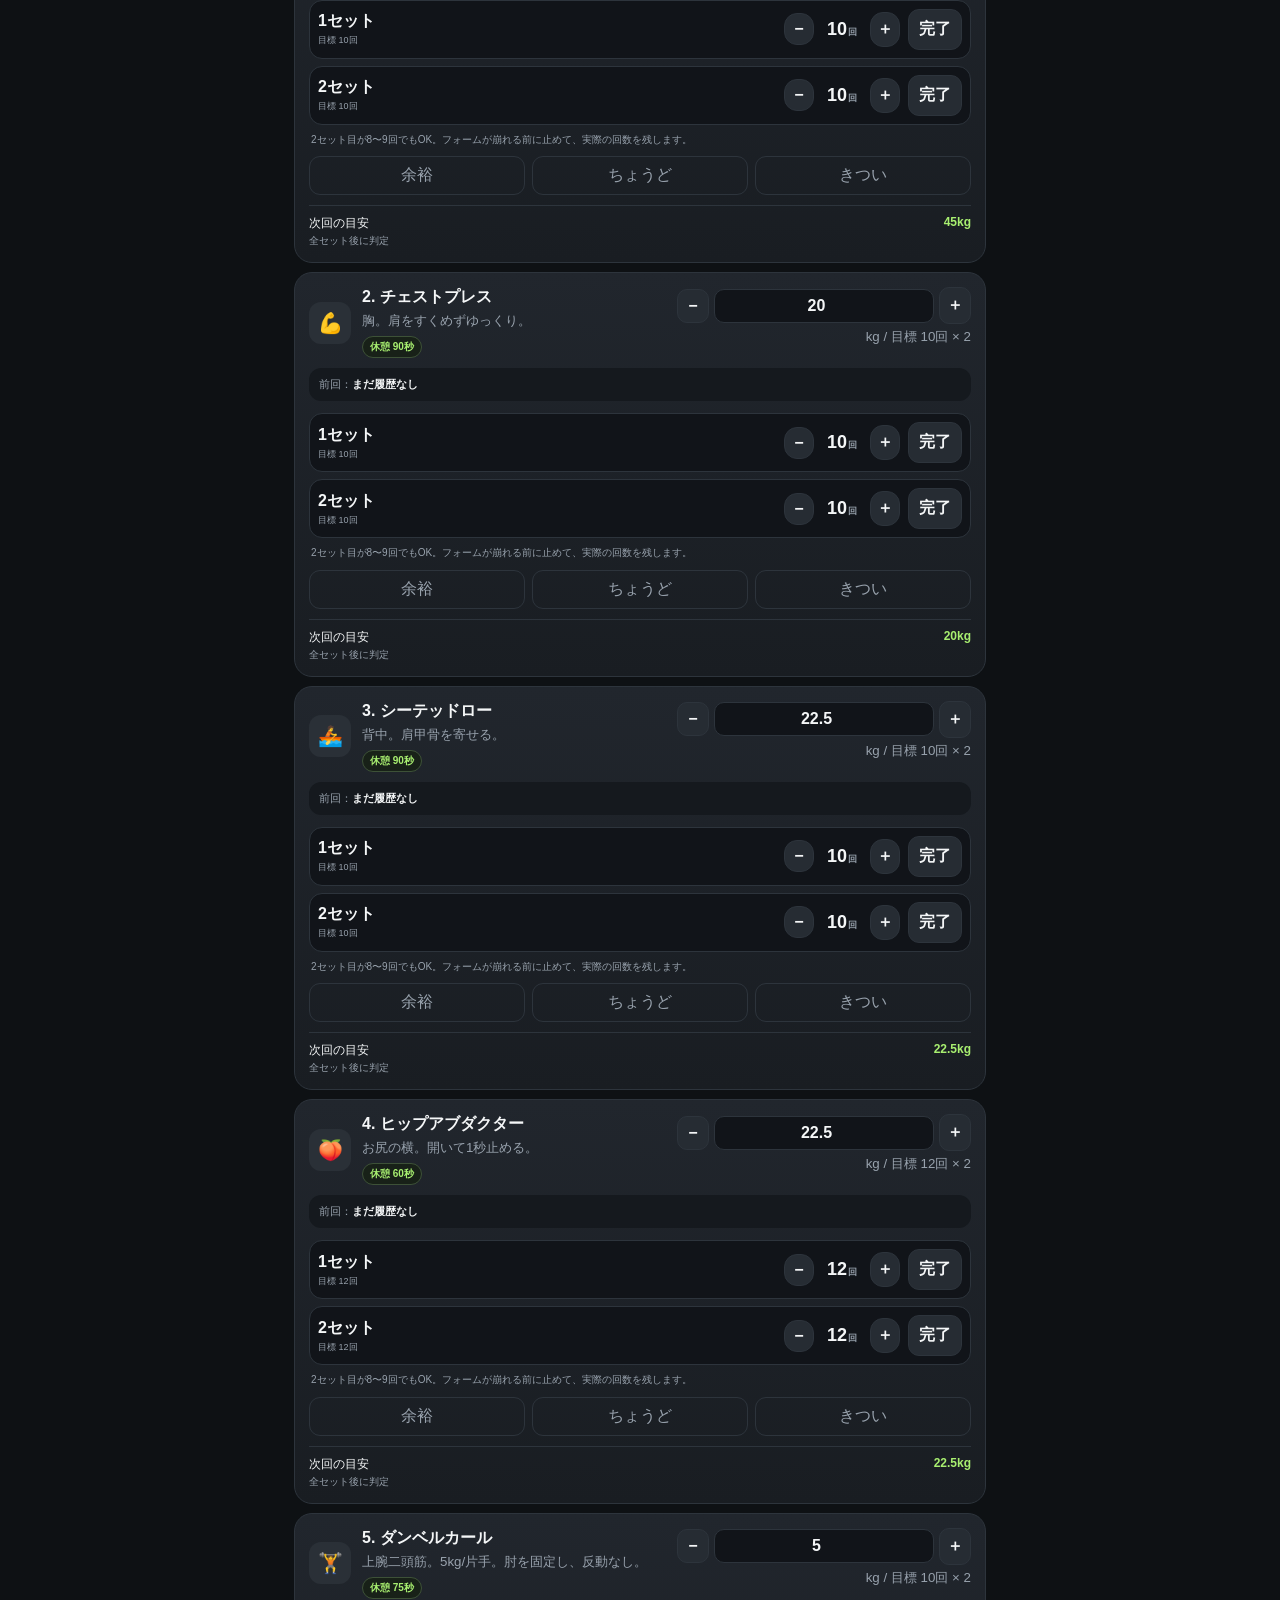
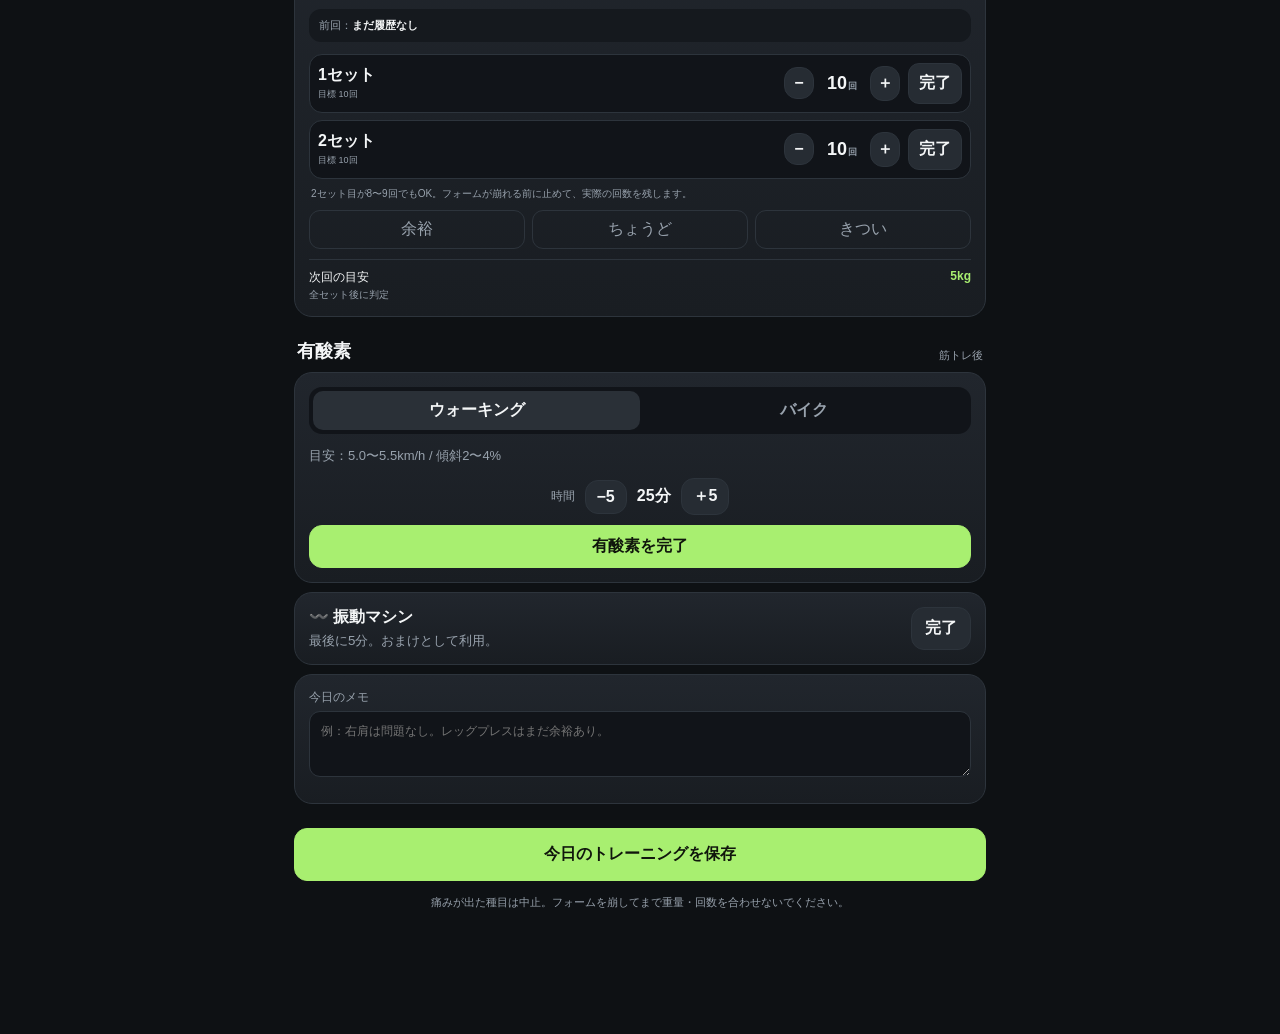
==== commit 6b2c2fbb: "Add files via upload" ====
--- a/index.html
+++ b/index.html
@@ -10,11 +10,11 @@
   <link rel="manifest" href="./manifest.webmanifest">
   <link rel="icon" href="./icon-192.png">
   <link rel="apple-touch-icon" href="./icon-192.png">
-  <link rel="stylesheet" href="./styles.css?v=552">
+  <link rel="stylesheet" href="./styles.css?v=553">
 </head>
 <body>
 <header class="top">
-  <div><small>GYM NOTE</small><h1>ジムノート <b>v5.5.2 A/B・セット回数・自動休憩</b></h1></div>
+  <div><small>GYM NOTE</small><h1>ジムノート <b>v5.5.3 A/B・日付集計修正</b></h1></div>
   <button id="installBtn" class="sub compact" hidden>インストール</button>
 </header>
 
@@ -304,6 +304,6 @@
 <div id="timer" class="timer hidden"><span id="timerLabel">休憩</span> <b id="timerN">60</b>秒 <button id="timerPlus">＋30</button><button id="timerX">×</button></div>
 <div id="toast" class="toast"></div>
 
-<script src="./app.js?v=552"></script>
+<script src="./app.js?v=553"></script>
 </body>
 </html>
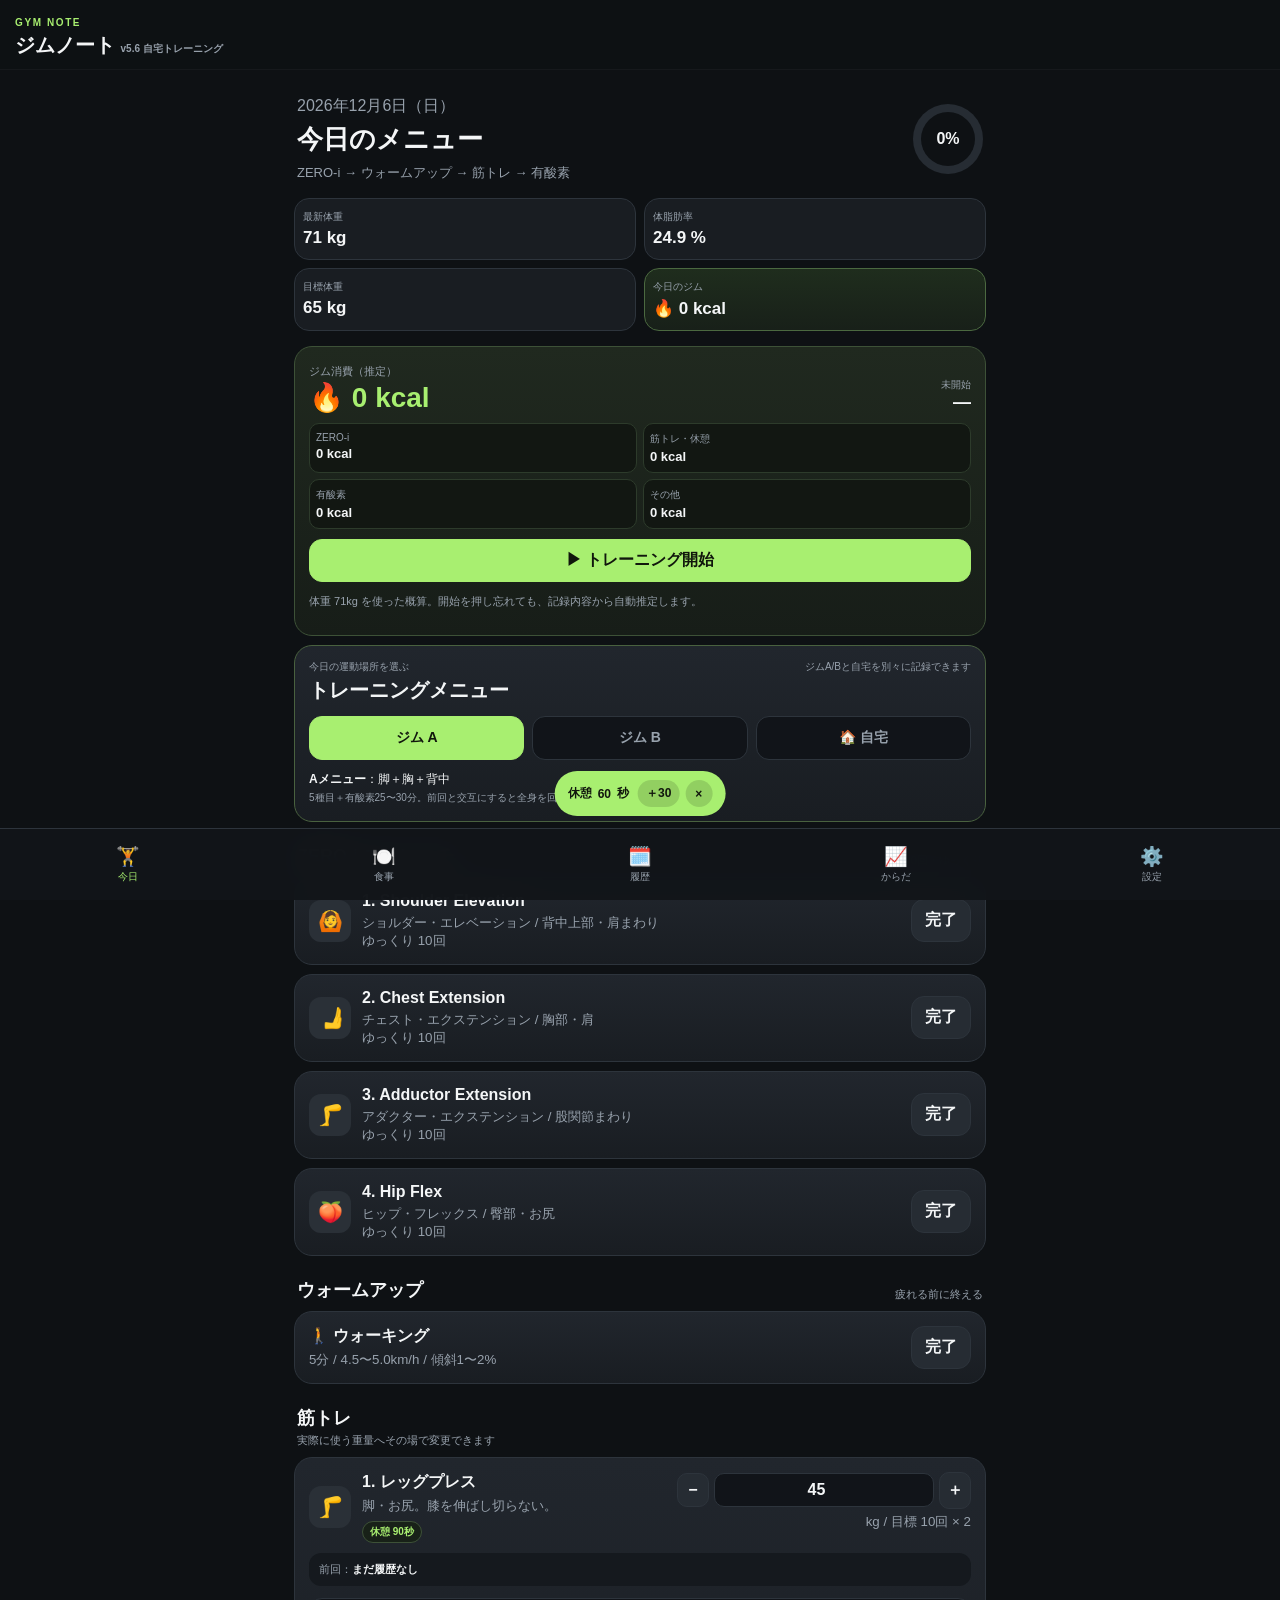
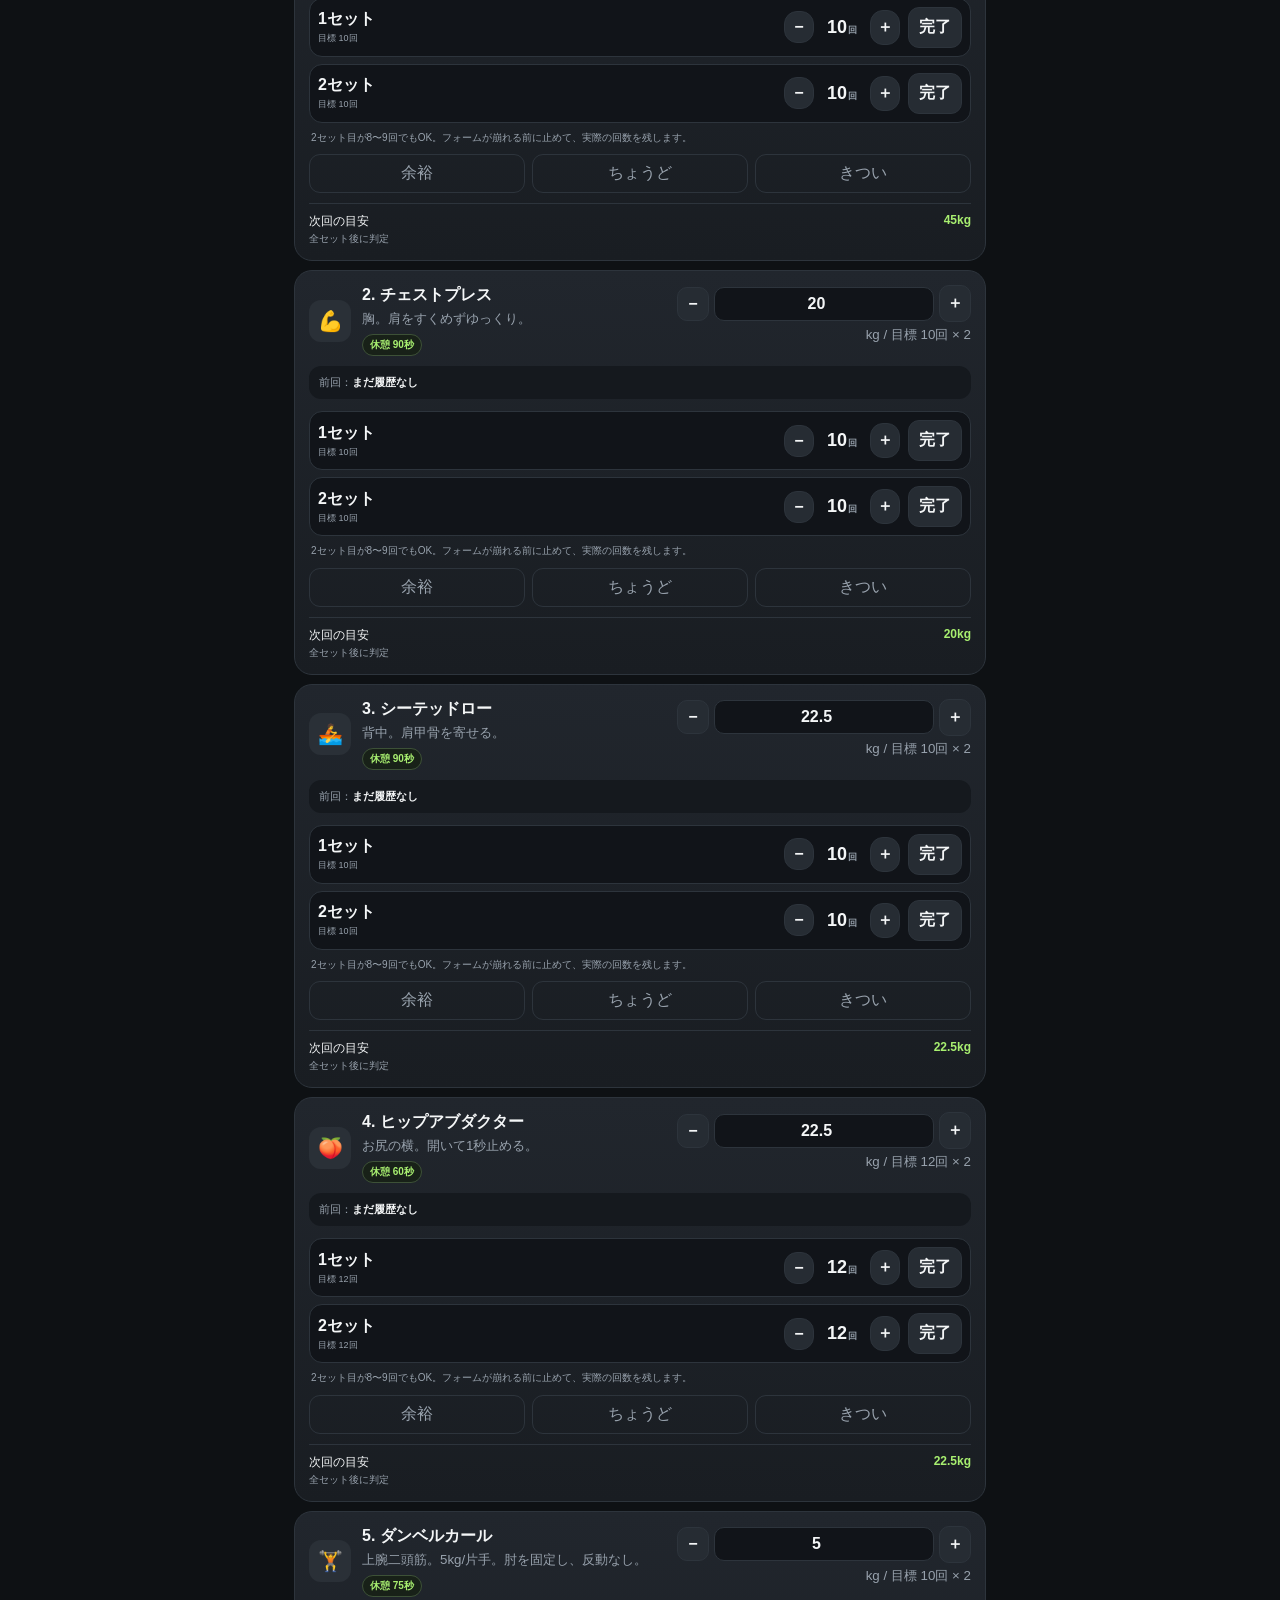
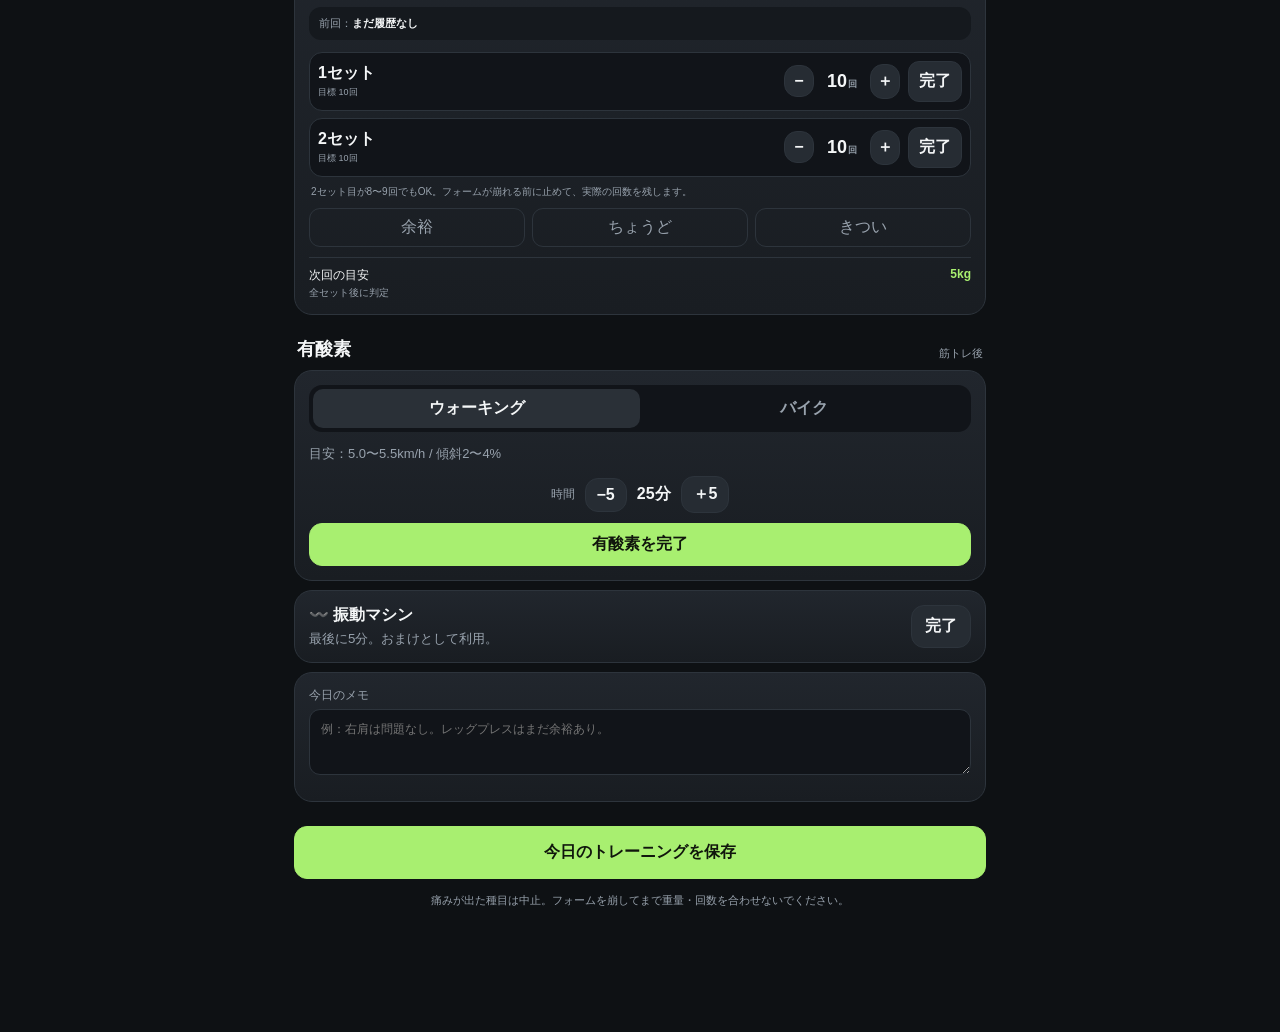
==== commit 7b1c1474: "Add files via upload" ====
--- a/index.html
+++ b/index.html
@@ -10,11 +10,11 @@
   <link rel="manifest" href="./manifest.webmanifest">
   <link rel="icon" href="./icon-192.png">
   <link rel="apple-touch-icon" href="./icon-192.png">
-  <link rel="stylesheet" href="./styles.css?v=553">
+  <link rel="stylesheet" href="./styles.css?v=560">
 </head>
 <body>
 <header class="top">
-  <div><small>GYM NOTE</small><h1>ジムノート <b>v5.5.3 A/B・日付集計修正</b></h1></div>
+  <div><small>GYM NOTE</small><h1>ジムノート <b>v5.6 自宅トレーニング</b></h1></div>
   <button id="installBtn" class="sub compact" hidden>インストール</button>
 </header>
 
@@ -24,7 +24,7 @@
     <div>
       <span id="todayDate" class="muted"></span>
       <h2>今日のメニュー</h2>
-      <p>ZERO-i → ウォームアップ → 筋トレ → 有酸素</p>
+      <p id="todayFlow">ZERO-i → ウォームアップ → 筋トレ → 有酸素</p>
     </div>
     <div class="ring" id="ring"><span id="pct">0%</span></div>
   </div>
@@ -44,11 +44,12 @@
   <div id="workoutTracker" class="card burnTracker"></div>
 
   <div class="card menuPicker">
-    <div class="menuPickerHead"><div><small>脂肪を落としながら筋肉を残す</small><strong>A/Bメニュー</strong></div><span>週3回なら A→B→A / 次週 B→A→B</span></div>
-    <div class="menuSeg"><button data-menu="A">A</button><button data-menu="B">B</button></div>
+    <div class="menuPickerHead"><div><small>今日の運動場所を選ぶ</small><strong>トレーニングメニュー</strong></div><span>ジムA/Bと自宅を別々に記録できます</span></div>
+    <div class="menuSeg menuSeg3"><button data-menu="A">ジム A</button><button data-menu="B">ジム B</button><button data-menu="H">🏠 自宅</button></div>
     <p id="menuSummary" class="menuSummary"></p>
   </div>
 
+  <div id="gymWarmupBlock">
   <div class="section-title"><h3>ZERO-i ストレッチ</h3><span>各10回・ゆっくり</span></div>
   <div id="zeroList"></div>
 
@@ -57,12 +58,14 @@
     <div><strong>🚶 ウォーキング</strong><small>5分 / 4.5〜5.0km/h / 傾斜1〜2%</small></div>
     <button class="done" data-special="warmup">完了</button>
   </div>
+  </div>
 
   <div class="section-title">
     <div><h3>筋トレ</h3><span>実際に使う重量へその場で変更できます</span></div>
   </div>
   <div id="exerciseList"></div>
 
+  <div id="gymFinishBlock">
   <div class="section-title"><h3>有酸素</h3><span>筋トレ後</span></div>
   <div class="card">
     <div class="seg">
@@ -83,6 +86,7 @@
   <div class="card row">
     <div><strong>〰️ 振動マシン</strong><small>最後に5分。おまけとして利用。</small></div>
     <button class="done" data-special="vibration">完了</button>
+  </div>
   </div>
 
   <div class="card form">
@@ -287,7 +291,7 @@
 
   <div class="card">
     <h3>アプリ</h3>
-    <p class="muted">PWA版 v5.5.2。ホーム画面から起動でき、今日の入力途中でも自動保存します。</p>
+    <p class="muted">PWA版 v5.6。ホーム画面から起動でき、今日の入力途中でも自動保存します。</p>
     <button id="checkUpdate" class="sub full">更新を確認</button>
   </div>
 </section>
@@ -304,6 +308,6 @@
 <div id="timer" class="timer hidden"><span id="timerLabel">休憩</span> <b id="timerN">60</b>秒 <button id="timerPlus">＋30</button><button id="timerX">×</button></div>
 <div id="toast" class="toast"></div>
 
-<script src="./app.js?v=553"></script>
+<script src="./app.js?v=560"></script>
 </body>
 </html>
--- a/styles.css
+++ b/styles.css
@@ -100,3 +100,9 @@
 /* v5.5 A/B・セット回数・自動休憩 */
 .menuPicker{border-color:#49613f}.menuPickerHead{display:flex;justify-content:space-between;gap:12px;align-items:flex-start}.menuPickerHead small,.menuPickerHead strong{display:block}.menuPickerHead small{color:var(--muted);font-size:10px}.menuPickerHead strong{font-size:20px;margin-top:3px}.menuPickerHead>span{font-size:10px;color:var(--muted);text-align:right;max-width:48%}.menuSeg{display:grid;grid-template-columns:1fr 1fr;gap:8px;margin-top:12px}.menuSeg button{border:1px solid var(--line);background:#111419;color:var(--muted);border-radius:13px;padding:12px;font-weight:900;font-size:17px}.menuSeg button.active{background:var(--accent);border-color:var(--accent);color:#10160c}.menuSummary{margin:10px 0 0;font-size:12px;line-height:1.55}.menuSummary span{color:var(--muted);font-size:10px}.exerciseCard{scroll-margin-top:80px}.restBadge{display:inline-block;margin-top:6px;padding:3px 7px;border-radius:999px;background:#182118;border:1px solid #3d5137;color:var(--accent);font-size:10px;font-weight:800}.setRows{display:grid;gap:7px;margin-top:12px}.setRow{display:grid;grid-template-columns:1fr auto auto;gap:8px;align-items:center;background:#111419;border:1px solid var(--line);border-radius:13px;padding:8px}.setRow.on{border-color:#4e6b42;background:#172016}.setName b,.setName small{display:block}.setName small{color:var(--muted);font-size:9px;margin-top:2px}.repControl{display:grid;grid-template-columns:30px 48px 30px;align-items:center;gap:4px}.repControl .mini{padding:6px 0}.repControl strong{text-align:center;font-size:18px}.repControl strong small{font-size:9px;color:var(--muted);margin-left:1px}.setDone{border:1px solid var(--line);background:#262c33;color:var(--text);border-radius:11px;padding:9px 10px;font-weight:800}.setDone.on{background:var(--accent);border-color:var(--accent);color:#10160c}.setHint{font-size:10px;color:var(--muted);line-height:1.45;margin:8px 2px 0}.next span small{display:block;color:var(--muted);margin-top:2px}.menuMini{display:inline-grid;place-items:center;margin-left:5px;min-width:22px;height:20px;border-radius:7px;background:#24341e;color:var(--accent);font-size:10px;vertical-align:middle}.restSettings{display:grid;gap:6px}.restSettingRow{display:flex!important;align-items:center;justify-content:space-between;gap:12px;background:#15191e;border-radius:11px;padding:8px 10px;margin:0!important}.restSettingRow>span:last-child{display:flex;align-items:center;gap:5px}.restSettingRow input{width:82px!important;margin:0!important;padding:8px!important;text-align:right}.timer{display:flex;align-items:center;gap:6px;max-width:95%;font-size:12px}.timer #timerLabel{max-width:145px;overflow:hidden;text-overflow:ellipsis}.timer #timerPlus{width:auto;height:auto;border-radius:999px;padding:5px 8px;margin-left:3px;font-weight:800}.timer #timerX{margin-left:0}
 @media(max-width:390px){.menuPickerHead{display:block}.menuPickerHead>span{display:block;max-width:none;text-align:left;margin-top:5px}.setRow{grid-template-columns:1fr auto}.setDone{grid-column:1/-1}.repControl{grid-template-columns:28px 44px 28px}.timer #timerLabel{max-width:100px}}
+
+/* v5.6 自宅トレーニング */
+.menuSeg.menuSeg3{grid-template-columns:repeat(3,1fr)}
+.menuSeg.menuSeg3 button{font-size:14px;padding:12px 6px}
+.homeTarget{display:grid;place-items:end}
+.homeTarget strong{font-size:20px;color:var(--accent)}
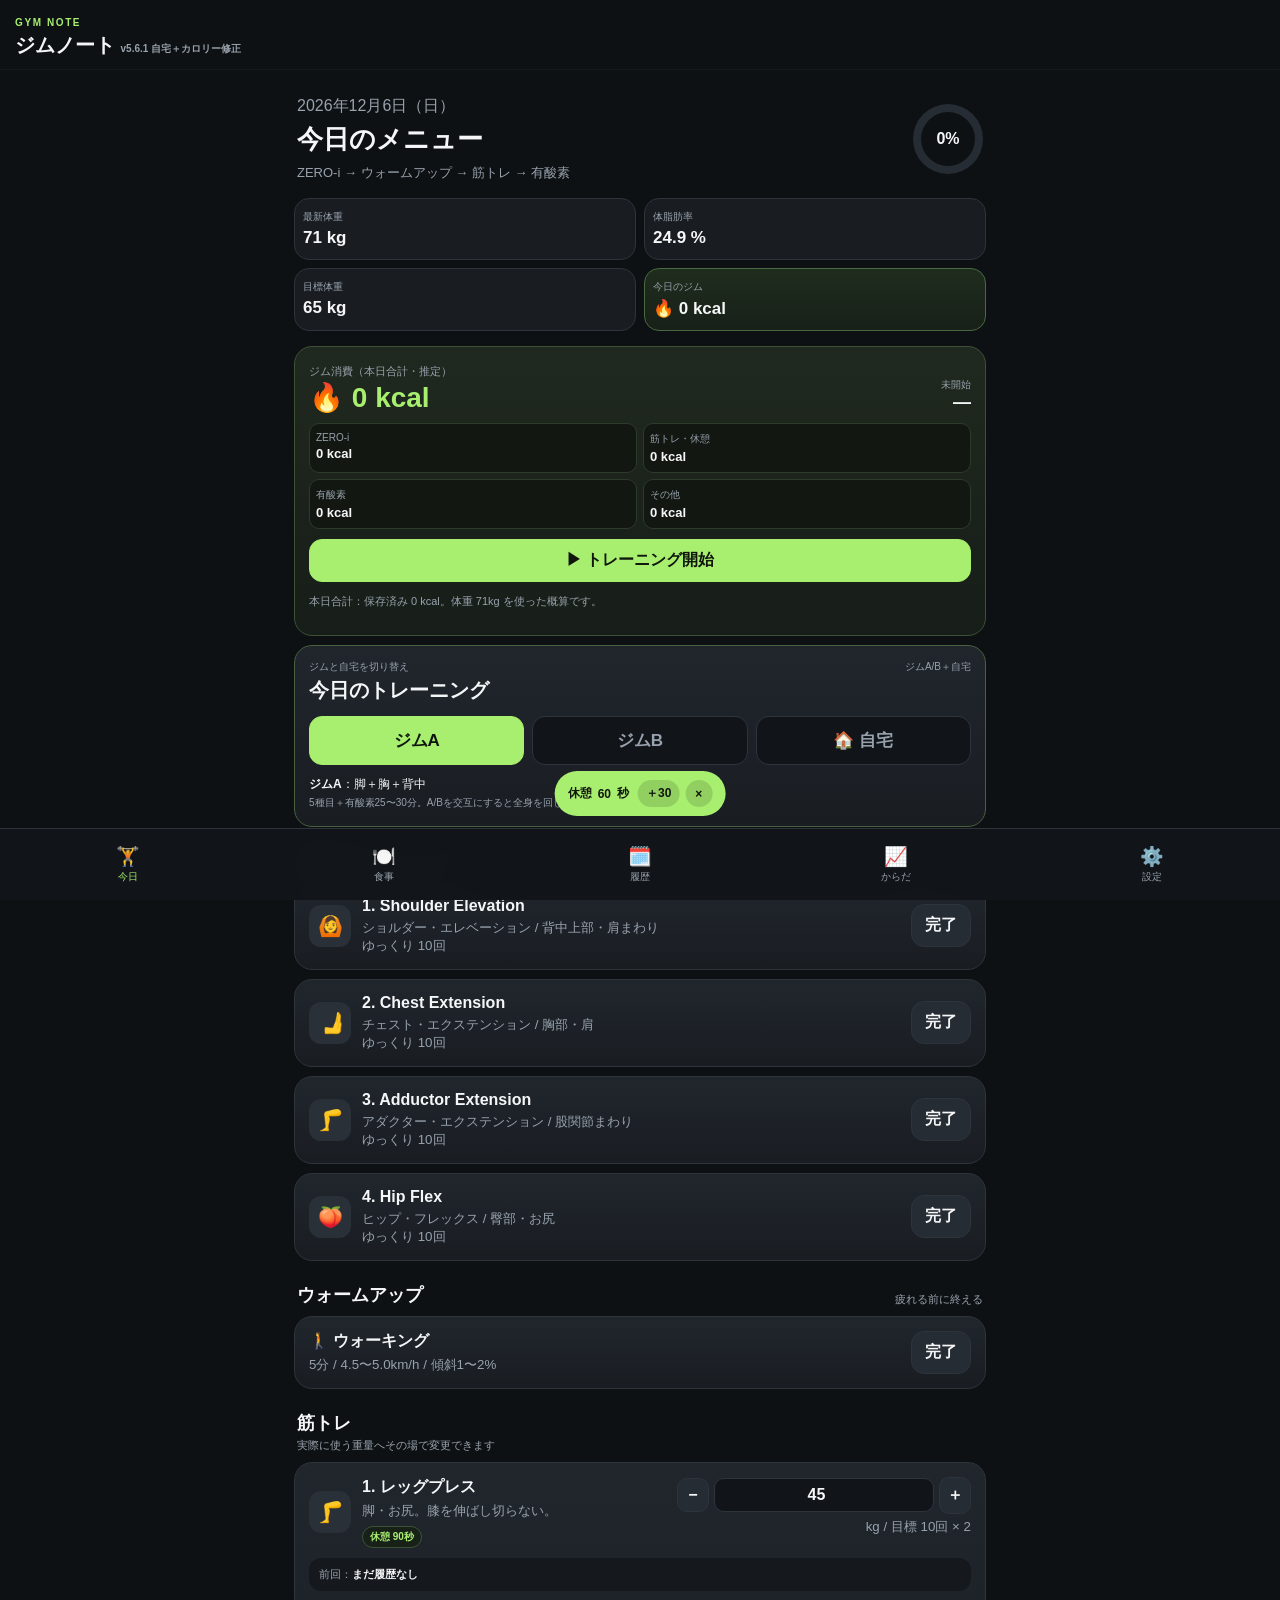
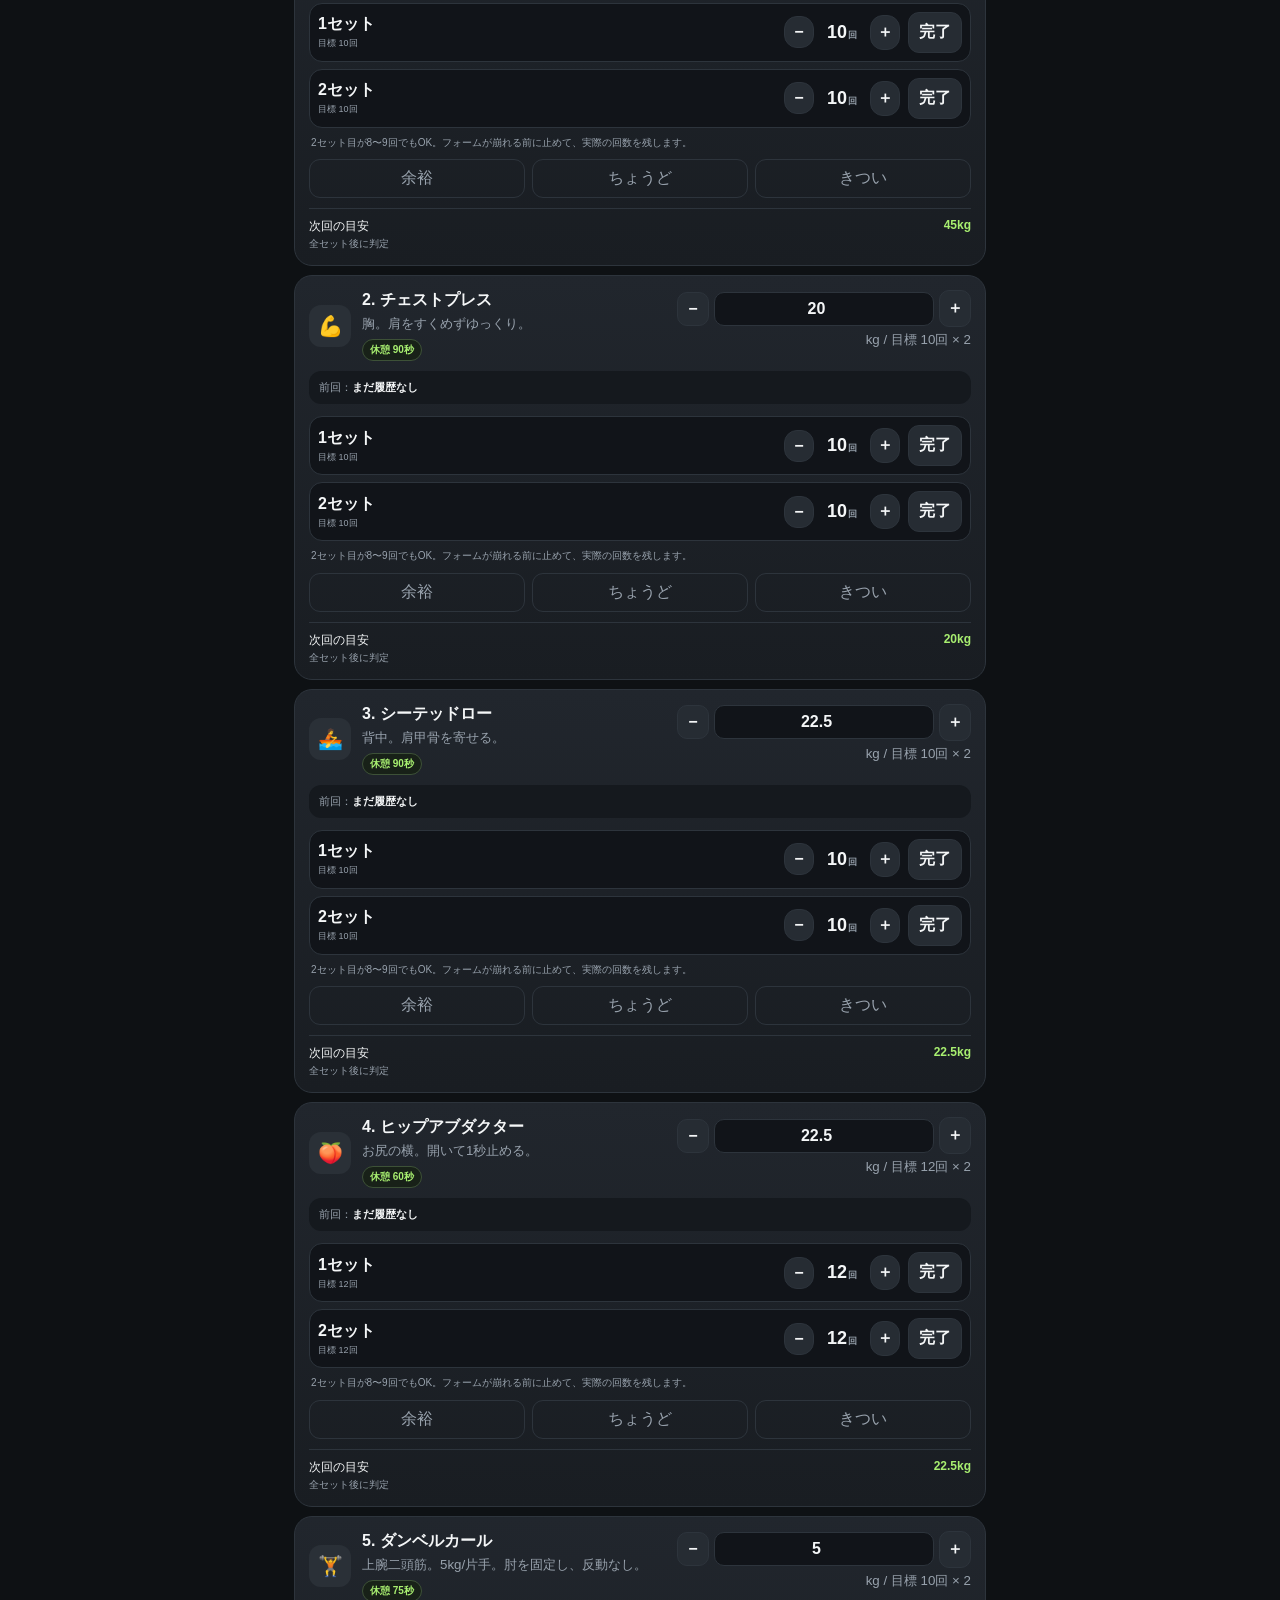
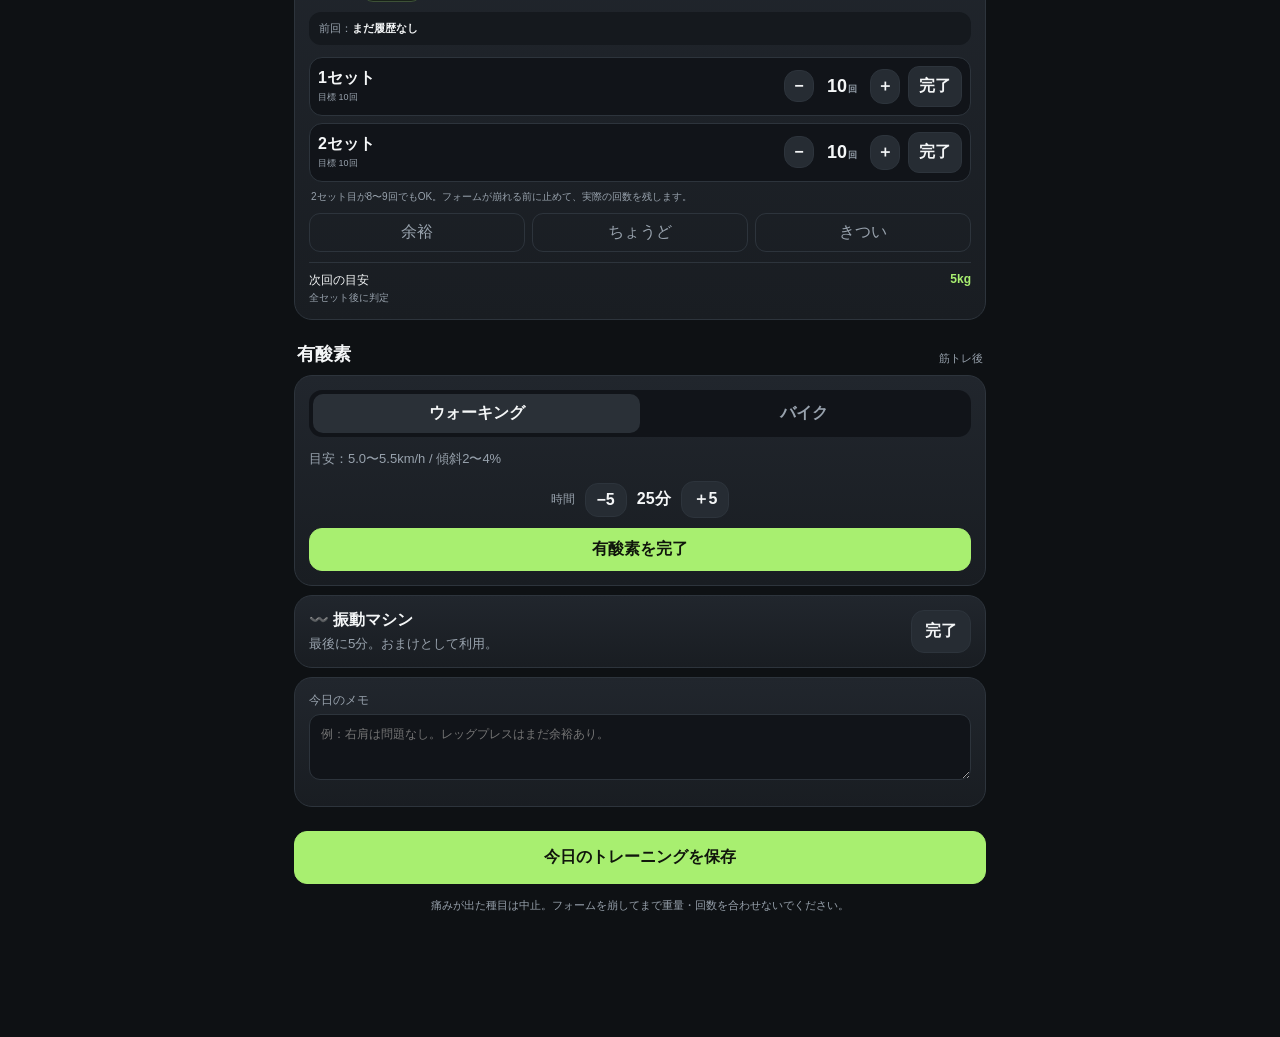
==== commit 80e2dee9: "Add files via upload" ====
--- a/index.html
+++ b/index.html
@@ -10,11 +10,11 @@
   <link rel="manifest" href="./manifest.webmanifest">
   <link rel="icon" href="./icon-192.png">
   <link rel="apple-touch-icon" href="./icon-192.png">
-  <link rel="stylesheet" href="./styles.css?v=560">
+  <link rel="stylesheet" href="./styles.css?v=561">
 </head>
 <body>
 <header class="top">
-  <div><small>GYM NOTE</small><h1>ジムノート <b>v5.6 自宅トレーニング</b></h1></div>
+  <div><small>GYM NOTE</small><h1>ジムノート <b>v5.6.1 自宅＋カロリー修正</b></h1></div>
   <button id="installBtn" class="sub compact" hidden>インストール</button>
 </header>
 
@@ -44,20 +44,20 @@
   <div id="workoutTracker" class="card burnTracker"></div>
 
   <div class="card menuPicker">
-    <div class="menuPickerHead"><div><small>今日の運動場所を選ぶ</small><strong>トレーニングメニュー</strong></div><span>ジムA/Bと自宅を別々に記録できます</span></div>
-    <div class="menuSeg menuSeg3"><button data-menu="A">ジム A</button><button data-menu="B">ジム B</button><button data-menu="H">🏠 自宅</button></div>
+    <div class="menuPickerHead"><div><small>ジムと自宅を切り替え</small><strong>今日のトレーニング</strong></div><span>ジムA/B＋自宅</span></div>
+    <div class="menuSeg"><button data-menu="A">ジムA</button><button data-menu="B">ジムB</button><button data-menu="HOME">🏠 自宅</button></div>
     <p id="menuSummary" class="menuSummary"></p>
   </div>
 
-  <div id="gymWarmupBlock">
-  <div class="section-title"><h3>ZERO-i ストレッチ</h3><span>各10回・ゆっくり</span></div>
-  <div id="zeroList"></div>
-
-  <div class="section-title"><h3>ウォームアップ</h3><span>疲れる前に終える</span></div>
-  <div class="card row">
-    <div><strong>🚶 ウォーキング</strong><small>5分 / 4.5〜5.0km/h / 傾斜1〜2%</small></div>
-    <button class="done" data-special="warmup">完了</button>
-  </div>
+  <div id="gymPrelude">
+    <div class="section-title"><h3>ZERO-i ストレッチ</h3><span>各10回・ゆっくり</span></div>
+    <div id="zeroList"></div>
+
+    <div class="section-title"><h3>ウォームアップ</h3><span>疲れる前に終える</span></div>
+    <div class="card row">
+      <div><strong>🚶 ウォーキング</strong><small>5分 / 4.5〜5.0km/h / 傾斜1〜2%</small></div>
+      <button class="done" data-special="warmup">完了</button>
+    </div>
   </div>
 
   <div class="section-title">
@@ -65,28 +65,28 @@
   </div>
   <div id="exerciseList"></div>
 
-  <div id="gymFinishBlock">
-  <div class="section-title"><h3>有酸素</h3><span>筋トレ後</span></div>
-  <div class="card">
-    <div class="seg">
-      <button class="active" data-cardio="walk">ウォーキング</button>
-      <button data-cardio="bike">バイク</button>
-    </div>
-    <div id="walkPane" class="pane active"><p>目安：5.0〜5.5km/h / 傾斜2〜4%</p></div>
-    <div id="bikePane" class="pane"><p>目安：会話できる程度の負荷</p></div>
-    <div class="inlineField">
-      <label>時間</label>
-      <button class="mini" data-cardio-min="-5">−5</button>
-      <strong><span id="cardioMinutesText">25</span>分</strong>
-      <button class="mini" data-cardio-min="5">＋5</button>
-    </div>
-    <button class="primary full" id="cardioDone">有酸素を完了</button>
-  </div>
-
-  <div class="card row">
-    <div><strong>〰️ 振動マシン</strong><small>最後に5分。おまけとして利用。</small></div>
-    <button class="done" data-special="vibration">完了</button>
-  </div>
+  <div id="gymPostlude">
+    <div class="section-title"><h3>有酸素</h3><span>筋トレ後</span></div>
+    <div class="card">
+      <div class="seg">
+        <button class="active" data-cardio="walk">ウォーキング</button>
+        <button data-cardio="bike">バイク</button>
+      </div>
+      <div id="walkPane" class="pane active"><p>目安：5.0〜5.5km/h / 傾斜2〜4%</p></div>
+      <div id="bikePane" class="pane"><p>目安：会話できる程度の負荷</p></div>
+      <div class="inlineField">
+        <label>時間</label>
+        <button class="mini" data-cardio-min="-5">−5</button>
+        <strong><span id="cardioMinutesText">25</span>分</strong>
+        <button class="mini" data-cardio-min="5">＋5</button>
+      </div>
+      <button class="primary full" id="cardioDone">有酸素を完了</button>
+    </div>
+
+    <div class="card row">
+      <div><strong>〰️ 振動マシン</strong><small>最後に5分。おまけとして利用。</small></div>
+      <button class="done" data-special="vibration">完了</button>
+    </div>
   </div>
 
   <div class="card form">
@@ -291,7 +291,7 @@
 
   <div class="card">
     <h3>アプリ</h3>
-    <p class="muted">PWA版 v5.6。ホーム画面から起動でき、今日の入力途中でも自動保存します。</p>
+    <p class="muted">PWA版 v5.6.1。ホーム画面から起動でき、今日の入力途中でも自動保存します。</p>
     <button id="checkUpdate" class="sub full">更新を確認</button>
   </div>
 </section>
@@ -308,6 +308,6 @@
 <div id="timer" class="timer hidden"><span id="timerLabel">休憩</span> <b id="timerN">60</b>秒 <button id="timerPlus">＋30</button><button id="timerX">×</button></div>
 <div id="toast" class="toast"></div>
 
-<script src="./app.js?v=560"></script>
+<script src="./app.js?v=561"></script>
 </body>
 </html>
--- a/styles.css
+++ b/styles.css
@@ -98,11 +98,12 @@
 
 
 /* v5.5 A/B・セット回数・自動休憩 */
-.menuPicker{border-color:#49613f}.menuPickerHead{display:flex;justify-content:space-between;gap:12px;align-items:flex-start}.menuPickerHead small,.menuPickerHead strong{display:block}.menuPickerHead small{color:var(--muted);font-size:10px}.menuPickerHead strong{font-size:20px;margin-top:3px}.menuPickerHead>span{font-size:10px;color:var(--muted);text-align:right;max-width:48%}.menuSeg{display:grid;grid-template-columns:1fr 1fr;gap:8px;margin-top:12px}.menuSeg button{border:1px solid var(--line);background:#111419;color:var(--muted);border-radius:13px;padding:12px;font-weight:900;font-size:17px}.menuSeg button.active{background:var(--accent);border-color:var(--accent);color:#10160c}.menuSummary{margin:10px 0 0;font-size:12px;line-height:1.55}.menuSummary span{color:var(--muted);font-size:10px}.exerciseCard{scroll-margin-top:80px}.restBadge{display:inline-block;margin-top:6px;padding:3px 7px;border-radius:999px;background:#182118;border:1px solid #3d5137;color:var(--accent);font-size:10px;font-weight:800}.setRows{display:grid;gap:7px;margin-top:12px}.setRow{display:grid;grid-template-columns:1fr auto auto;gap:8px;align-items:center;background:#111419;border:1px solid var(--line);border-radius:13px;padding:8px}.setRow.on{border-color:#4e6b42;background:#172016}.setName b,.setName small{display:block}.setName small{color:var(--muted);font-size:9px;margin-top:2px}.repControl{display:grid;grid-template-columns:30px 48px 30px;align-items:center;gap:4px}.repControl .mini{padding:6px 0}.repControl strong{text-align:center;font-size:18px}.repControl strong small{font-size:9px;color:var(--muted);margin-left:1px}.setDone{border:1px solid var(--line);background:#262c33;color:var(--text);border-radius:11px;padding:9px 10px;font-weight:800}.setDone.on{background:var(--accent);border-color:var(--accent);color:#10160c}.setHint{font-size:10px;color:var(--muted);line-height:1.45;margin:8px 2px 0}.next span small{display:block;color:var(--muted);margin-top:2px}.menuMini{display:inline-grid;place-items:center;margin-left:5px;min-width:22px;height:20px;border-radius:7px;background:#24341e;color:var(--accent);font-size:10px;vertical-align:middle}.restSettings{display:grid;gap:6px}.restSettingRow{display:flex!important;align-items:center;justify-content:space-between;gap:12px;background:#15191e;border-radius:11px;padding:8px 10px;margin:0!important}.restSettingRow>span:last-child{display:flex;align-items:center;gap:5px}.restSettingRow input{width:82px!important;margin:0!important;padding:8px!important;text-align:right}.timer{display:flex;align-items:center;gap:6px;max-width:95%;font-size:12px}.timer #timerLabel{max-width:145px;overflow:hidden;text-overflow:ellipsis}.timer #timerPlus{width:auto;height:auto;border-radius:999px;padding:5px 8px;margin-left:3px;font-weight:800}.timer #timerX{margin-left:0}
+.menuPicker{border-color:#49613f}.menuPickerHead{display:flex;justify-content:space-between;gap:12px;align-items:flex-start}.menuPickerHead small,.menuPickerHead strong{display:block}.menuPickerHead small{color:var(--muted);font-size:10px}.menuPickerHead strong{font-size:20px;margin-top:3px}.menuPickerHead>span{font-size:10px;color:var(--muted);text-align:right;max-width:48%}.menuSeg{display:grid;grid-template-columns:repeat(3,1fr);gap:8px;margin-top:12px}.menuSeg button{border:1px solid var(--line);background:#111419;color:var(--muted);border-radius:13px;padding:12px;font-weight:900;font-size:17px}.menuSeg button.active{background:var(--accent);border-color:var(--accent);color:#10160c}.menuSummary{margin:10px 0 0;font-size:12px;line-height:1.55}.menuSummary span{color:var(--muted);font-size:10px}.exerciseCard{scroll-margin-top:80px}.restBadge{display:inline-block;margin-top:6px;padding:3px 7px;border-radius:999px;background:#182118;border:1px solid #3d5137;color:var(--accent);font-size:10px;font-weight:800}.setRows{display:grid;gap:7px;margin-top:12px}.setRow{display:grid;grid-template-columns:1fr auto auto;gap:8px;align-items:center;background:#111419;border:1px solid var(--line);border-radius:13px;padding:8px}.setRow.on{border-color:#4e6b42;background:#172016}.setName b,.setName small{display:block}.setName small{color:var(--muted);font-size:9px;margin-top:2px}.repControl{display:grid;grid-template-columns:30px 48px 30px;align-items:center;gap:4px}.repControl .mini{padding:6px 0}.repControl strong{text-align:center;font-size:18px}.repControl strong small{font-size:9px;color:var(--muted);margin-left:1px}.setDone{border:1px solid var(--line);background:#262c33;color:var(--text);border-radius:11px;padding:9px 10px;font-weight:800}.setDone.on{background:var(--accent);border-color:var(--accent);color:#10160c}.setHint{font-size:10px;color:var(--muted);line-height:1.45;margin:8px 2px 0}.next span small{display:block;color:var(--muted);margin-top:2px}.menuMini{display:inline-grid;place-items:center;margin-left:5px;min-width:22px;height:20px;border-radius:7px;background:#24341e;color:var(--accent);font-size:10px;vertical-align:middle}.restSettings{display:grid;gap:6px}.restSettingRow{display:flex!important;align-items:center;justify-content:space-between;gap:12px;background:#15191e;border-radius:11px;padding:8px 10px;margin:0!important}.restSettingRow>span:last-child{display:flex;align-items:center;gap:5px}.restSettingRow input{width:82px!important;margin:0!important;padding:8px!important;text-align:right}.timer{display:flex;align-items:center;gap:6px;max-width:95%;font-size:12px}.timer #timerLabel{max-width:145px;overflow:hidden;text-overflow:ellipsis}.timer #timerPlus{width:auto;height:auto;border-radius:999px;padding:5px 8px;margin-left:3px;font-weight:800}.timer #timerX{margin-left:0}
 @media(max-width:390px){.menuPickerHead{display:block}.menuPickerHead>span{display:block;max-width:none;text-align:left;margin-top:5px}.setRow{grid-template-columns:1fr auto}.setDone{grid-column:1/-1}.repControl{grid-template-columns:28px 44px 28px}.timer #timerLabel{max-width:100px}}
 
-/* v5.6 自宅トレーニング */
-.menuSeg.menuSeg3{grid-template-columns:repeat(3,1fr)}
-.menuSeg.menuSeg3 button{font-size:14px;padding:12px 6px}
-.homeTarget{display:grid;place-items:end}
-.homeTarget strong{font-size:20px;color:var(--accent)}
+
+/* v5.6.1 自宅トレーニング */
+.homeCard{border-color:#405438;background:linear-gradient(180deg,#20291f,#171d18)}
+.homeTarget{min-width:82px;text-align:right}.homeTarget b{display:block;font-size:21px;color:var(--accent)}.homeTarget small{color:var(--muted)}
+.homeCard .setHint{margin-top:9px}.homeCard .previous{margin-top:10px}
+@media(max-width:390px){.menuSeg button{font-size:14px;padding:11px 5px}.homeTarget{min-width:70px}.homeTarget b{font-size:18px}}
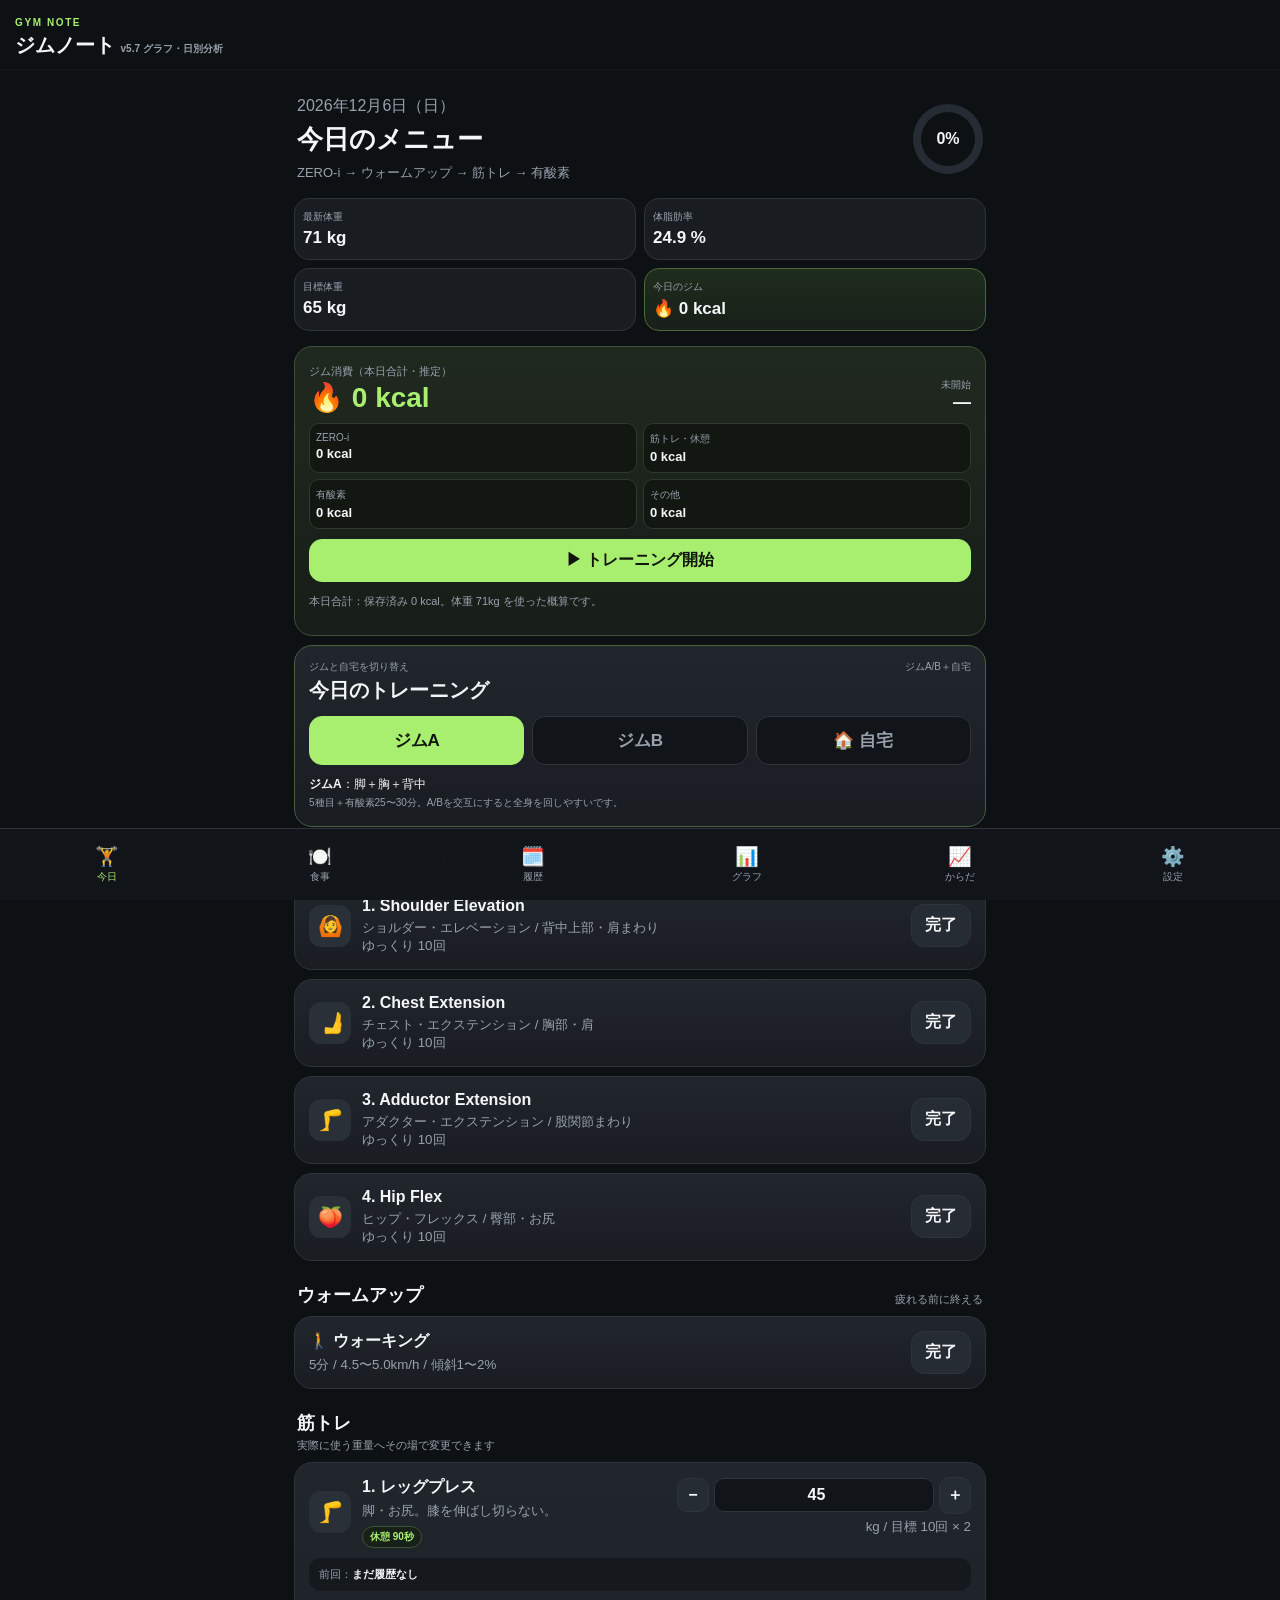
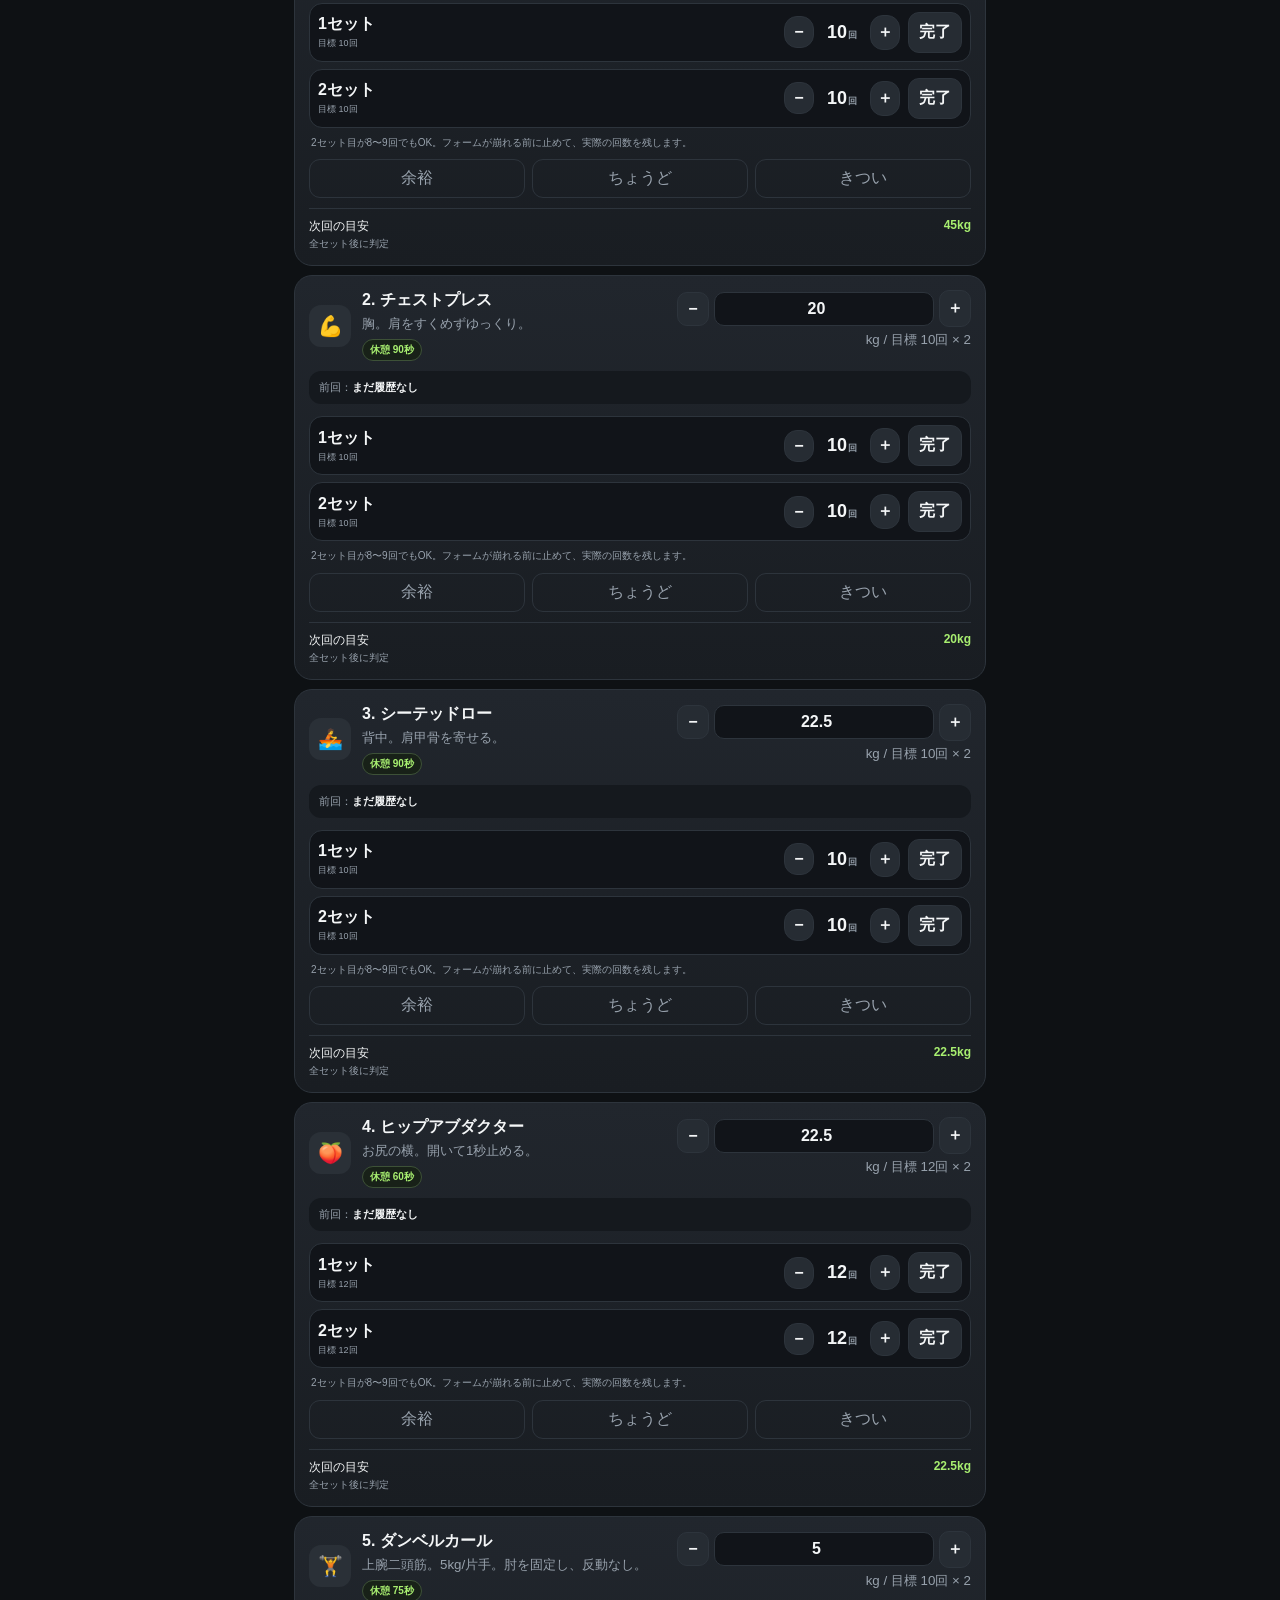
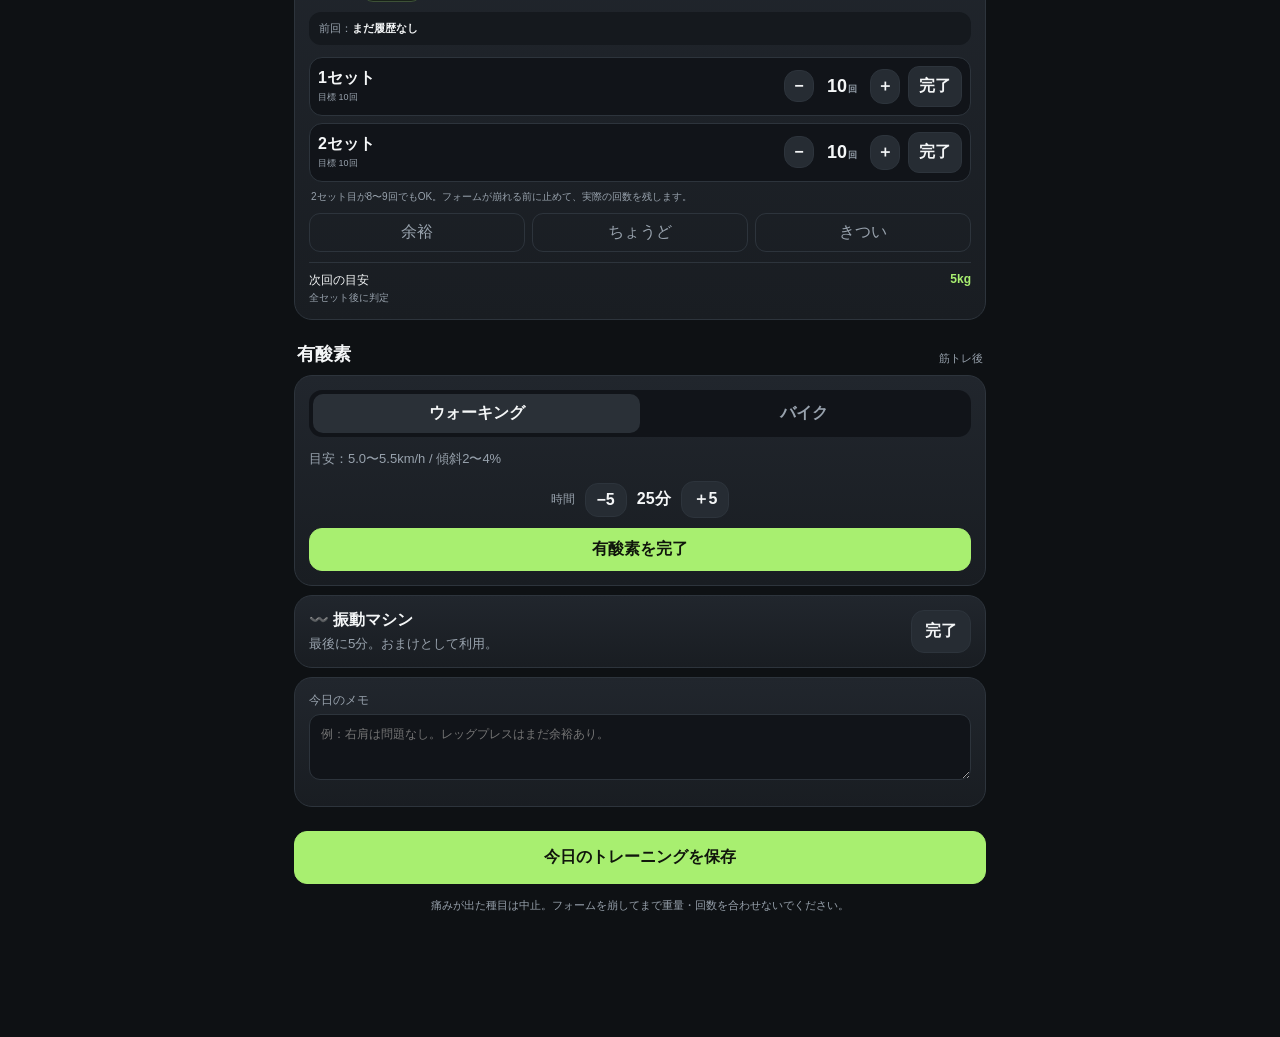
==== commit 0a33f414: "Add files via upload" ====
--- a/index.html
+++ b/index.html
@@ -10,11 +10,11 @@
   <link rel="manifest" href="./manifest.webmanifest">
   <link rel="icon" href="./icon-192.png">
   <link rel="apple-touch-icon" href="./icon-192.png">
-  <link rel="stylesheet" href="./styles.css?v=561">
+  <link rel="stylesheet" href="./styles.css?v=570">
 </head>
 <body>
 <header class="top">
-  <div><small>GYM NOTE</small><h1>ジムノート <b>v5.6.1 自宅＋カロリー修正</b></h1></div>
+  <div><small>GYM NOTE</small><h1>ジムノート <b>v5.7 グラフ・日別分析</b></h1></div>
   <button id="installBtn" class="sub compact" hidden>インストール</button>
 </header>
 
@@ -191,6 +191,44 @@
   <div id="historyList"></div>
 </section>
 
+
+<section id="graphs" class="page" aria-label="日別グラフ">
+  <div class="heading">
+    <small>DAILY ANALYTICS</small>
+    <h2>📊 毎日のグラフ</h2>
+    <p>食事・ジム・自宅トレーニング・ウォーキング・体重を、日ごとにまとめて確認。</p>
+  </div>
+  <div class="card graphRangeCard">
+    <div class="graphPresets" role="group" aria-label="表示期間">
+      <button class="sub" data-graph-days="7">7日</button>
+      <button class="sub" data-graph-days="14">14日</button>
+      <button class="sub active" data-graph-days="30">30日</button>
+      <button class="sub" data-graph-days="all">全期間</button>
+    </div>
+    <div class="graphDates">
+      <label>開始日<input type="date" id="graphStart" aria-label="グラフ開始日"></label>
+      <label>終了日<input type="date" id="graphEnd" aria-label="グラフ終了日"></label>
+    </div>
+    <p id="graphRangeNote" class="muted tiny"></p>
+  </div>
+  <div id="graphQuickStats" class="graphQuickStats" aria-live="polite"></div>
+  <div class="card graphFocusCard" id="graphFocus" aria-live="polite"></div>
+  <p class="graphHint muted tiny">グラフの日付をタップすると、その日の詳しい記録が上に表示されます。</p>
+  <div class="card graphCard"><h3>① 摂取と推定総消費</h3><p>食事未記録日は摂取の線を表示しません。</p><div class="graphLegend"><span class="graphDot" style="--dot:#a8ef70">摂取</span><span class="graphDot" style="--dot:#65b7ff">総消費（推定）</span></div><canvas id="graphCalories" height="220" aria-label="日別摂取と総消費カロリー"></canvas></div>
+  <div class="card graphCard"><h3>② カロリー収支</h3><p>摂取 − 消費。マイナスは推定カロリー赤字。記録がそろった日だけ表示。</p><canvas id="graphBalance" height="220" aria-label="日別カロリー収支"></canvas></div>
+  <div class="card graphCard"><h3>③ ジム・自宅の運動消費</h3><p>アプリに保存された運動の概算カロリー。未算定の記録は区別します。</p><div class="graphLegend"><span class="graphDot" style="--dot:#a8ef70">ジム</span><span class="graphDot" style="--dot:#ffbd70">自宅</span></div><canvas id="graphGym" height="220" aria-label="日別ジム自宅運動消費"></canvas></div>
+  <div class="card graphCard"><h3>④ ウォーキング時間</h3><p>有酸素として記録したウォーキング。ウォームアップの5分は含みません。</p><canvas id="graphWalk" height="220" aria-label="日別ウォーキング時間"></canvas></div>
+  <div class="card graphCard"><h3>⑤ ジムに行った日</h3><p>保存済みのジム／自宅の記録件数です。</p><div class="graphLegend"><span class="graphDot" style="--dot:#a8ef70">ジム</span><span class="graphDot" style="--dot:#ffbd70">自宅</span></div><canvas id="graphAttendance" height="220" aria-label="日別ジム自宅トレーニング回数"></canvas></div>
+  <div class="card graphCard"><h3>⑥ トレーニング時間</h3><p>アプリに保存された滞在・実施時間。旧記録の訂正値も反映します。</p><canvas id="graphDuration" height="220" aria-label="日別トレーニング時間"></canvas></div>
+  <div class="card graphCard"><h3>⑦ 体重</h3><p>測定・入力した日の点だけを結びます。記録がない日の値は計算しません。</p><canvas id="graphWeight" height="220" aria-label="体重の推移"></canvas></div>
+  <div class="card graphCard"><h3>⑧ PFC栄養素</h3><p>記録されているたんぱく質・脂質・炭水化物（g）です。</p><div class="graphLegend"><span class="graphDot" style="--dot:#a8ef70">P</span><span class="graphDot" style="--dot:#ffbd70">F</span><span class="graphDot" style="--dot:#65b7ff">C</span></div><canvas id="graphPfc" height="220" aria-label="日別PFCグラム数"></canvas></div>
+  <div class="card graphTableCard">
+    <div class="graphTableHead"><h3>毎日の記録一覧</h3><button id="graphCsvBtn" class="sub compact">CSV保存</button></div>
+    <div class="graphTableScroll"><table class="graphDailyTable"><thead><tr><th>日付</th><th>食事 kcal</th><th>総消費 kcal</th><th>収支 kcal</th><th>運動 kcal</th><th>歩行 分</th><th>滞在 分</th><th>体重 kg</th></tr></thead><tbody id="graphDayRows"></tbody></table></div>
+  </div>
+  <div class="card graphCaution tiny muted">総消費＝設定中の基礎代謝＋日常生活＋記録済み運動の概算です。現在の設定値を過去にも仮適用するため、過去の実測消費量ではありません。未入力の食事は0kcalと見なしません。未算定の運動記録がある日は総消費・収支を空欄にします。表示はこの端末の保存データから自動集計します。</div>
+</section>
+
 <section id="body" class="page">
   <div class="heading">
     <small>BODY</small>
@@ -291,7 +329,7 @@
 
   <div class="card">
     <h3>アプリ</h3>
-    <p class="muted">PWA版 v5.6.1。ホーム画面から起動でき、今日の入力途中でも自動保存します。</p>
+    <p class="muted">PWA版 v5.7。ホーム画面から起動でき、今日の入力途中でも自動保存します。</p>
     <button id="checkUpdate" class="sub full">更新を確認</button>
   </div>
 </section>
@@ -301,6 +339,7 @@
   <button class="nav active" data-page="today">🏋️<span>今日</span></button>
   <button class="nav" data-page="food">🍽️<span>食事</span></button>
   <button class="nav" data-page="history">🗓️<span>履歴</span></button>
+  <button class="nav" data-page="graphs">📊<span>グラフ</span></button>
   <button class="nav" data-page="body">📈<span>からだ</span></button>
   <button class="nav" data-page="settings">⚙️<span>設定</span></button>
 </nav>
@@ -308,6 +347,6 @@
 <div id="timer" class="timer hidden"><span id="timerLabel">休憩</span> <b id="timerN">60</b>秒 <button id="timerPlus">＋30</button><button id="timerX">×</button></div>
 <div id="toast" class="toast"></div>
 
-<script src="./app.js?v=561"></script>
+<script src="./app.js?v=570"></script>
 </body>
 </html>
--- a/styles.css
+++ b/styles.css
@@ -40,7 +40,7 @@
 .historyCard{padding:0;overflow:hidden}.historyCard summary{list-style:none;padding:14px;cursor:pointer}.historyCard summary::-webkit-details-marker{display:none}.historyCard[open] summary{border-bottom:1px solid var(--line)}.historySummaryRow{display:flex;justify-content:space-between;align-items:center;gap:10px}.historySummaryRow .date b,.historySummaryRow .date small{display:block}.historySummaryRow .date small{color:var(--muted);margin-top:3px}.historySummaryRow .count{color:var(--accent);font-weight:800;font-size:12px}
 .historyBody{padding:12px 14px}.historyDetail div{display:flex;justify-content:space-between;gap:12px;padding:5px 0;font-size:12px;color:var(--muted);border-bottom:1px solid #ffffff08}.historyDetail div:last-child{border-bottom:0}.historyDetail b{color:var(--text);text-align:right}.historyNote{margin-top:10px;padding:10px;background:#15191e;border-radius:11px;font-size:12px;line-height:1.5}.historyActions{display:flex;justify-content:flex-end;margin-top:12px}.historyActions button{padding:7px 10px;font-size:11px}
 .stack{display:grid;gap:8px}.file{text-align:center;display:block}
-nav{position:fixed;bottom:0;left:0;right:0;height:72px;padding-bottom:env(safe-area-inset-bottom);display:grid;grid-template-columns:repeat(5,1fr);background:rgba(18,21,25,.97);border-top:1px solid var(--line);backdrop-filter:blur(18px);z-index:20}.nav{border:0;background:transparent;color:var(--muted);display:flex;flex-direction:column;justify-content:center;align-items:center;gap:2px;font-size:19px}.nav span{font-size:10px}.nav.active{color:var(--accent)}
+nav{position:fixed;bottom:0;left:0;right:0;height:72px;padding-bottom:env(safe-area-inset-bottom);display:grid;grid-template-columns:repeat(6,1fr);background:rgba(18,21,25,.97);border-top:1px solid var(--line);backdrop-filter:blur(18px);z-index:20}.nav{border:0;background:transparent;color:var(--muted);display:flex;flex-direction:column;justify-content:center;align-items:center;gap:2px;font-size:19px}.nav span{font-size:10px}.nav.active{color:var(--accent)}
 .timer{position:fixed;z-index:30;left:50%;bottom:84px;transform:translateX(-50%);background:var(--accent);color:#11160d;padding:9px 13px;border-radius:999px;font-weight:800;white-space:nowrap}.timer button{border:0;background:#0002;border-radius:50%;margin-left:7px;width:27px;height:27px;color:#11160d}
 .hidden{display:none}.toast{position:fixed;z-index:40;left:50%;bottom:135px;transform:translate(-50%,15px);opacity:0;background:#f4f6f7;color:#101216;border-radius:11px;padding:9px 13px;transition:.2s;font-weight:700;text-align:center;max-width:85%}.toast.show{opacity:1;transform:translate(-50%,0)}
 @media(max-width:390px){.grid2{grid-template-columns:1fr}.exerciseTop{gap:6px}.weight{min-width:104px}.quickStat b{font-size:15px}.chartHead{align-items:flex-start;flex-direction:column}.chartHead select{max-width:100%;width:100%}}
@@ -107,3 +107,48 @@
 .homeTarget{min-width:82px;text-align:right}.homeTarget b{display:block;font-size:21px;color:var(--accent)}.homeTarget small{color:var(--muted)}
 .homeCard .setHint{margin-top:9px}.homeCard .previous{margin-top:10px}
 @media(max-width:390px){.menuSeg button{font-size:14px;padding:11px 5px}.homeTarget{min-width:70px}.homeTarget b{font-size:18px}}
+
+/* v5.7 インライン日別グラフ */
+.graphRangeCard{padding:13px}
+.graphPresets{display:grid;grid-template-columns:repeat(4,minmax(0,1fr));gap:6px}
+.graphPresets .sub{font-size:12px;padding:10px 4px}
+.graphPresets .sub.active{background:var(--accent);border-color:var(--accent);color:#10160c}
+.graphDates{display:grid;grid-template-columns:repeat(2,minmax(0,1fr));gap:8px;margin-top:11px}
+.graphDates label{font-size:11px;color:var(--muted)}
+.graphDates input{width:100%;margin-top:5px;background:#111419;color:var(--text);border:1px solid var(--line);border-radius:10px;padding:9px 6px;font-size:13px;min-width:0}
+.graphRangeCard p{margin:8px 0 0}
+.graphQuickStats{display:grid;grid-template-columns:repeat(2,minmax(0,1fr));gap:8px;margin-bottom:11px}
+.graphStat{background:var(--panel);border:1px solid var(--line);border-radius:15px;padding:11px;min-width:0}
+.graphStat span{display:block;font-size:11px;color:var(--muted)}
+.graphStat b{font-size:20px;display:block;margin-top:3px;white-space:nowrap}
+.graphStat b small{font-size:10px;margin-left:3px;color:var(--muted)}
+.graphFocusCard{border-color:#4c6d3d;background:linear-gradient(150deg,#202e20,#19211b)}
+.graphFocusCard>strong{display:block;font-size:16px;margin-bottom:10px;color:var(--accent)}
+.graphFocusGrid{display:grid;grid-template-columns:repeat(2,minmax(0,1fr));gap:7px}
+.graphFocusGrid span{font-size:10px;color:var(--muted);border:1px solid #374736;border-radius:10px;background:#121c13;padding:8px;min-width:0}
+.graphFocusGrid b{font-size:13px;color:var(--text);display:block;line-height:1.5;margin-top:4px;word-break:break-word}
+.graphHint{margin:0 4px 13px}
+.graphCard{padding:13px 10px 10px;margin-bottom:12px}
+.graphCard h3{font-size:15px;margin:2px 5px 4px}
+.graphCard>p{font-size:10px;color:var(--muted);line-height:1.5;margin:0 5px 9px}
+.graphCard canvas{width:100%;height:220px;display:block;touch-action:manipulation;background:#14191c;border-radius:10px}
+.graphLegend{display:flex;gap:13px;flex-wrap:wrap;align-items:center;margin:7px 5px;color:var(--muted);font-size:10px}
+.graphDot{display:inline-flex;gap:6px;align-items:center}
+.graphDot:before{content:"";display:inline-block;width:9px;height:9px;border-radius:50%;background:var(--dot)}
+.graphTableCard{padding:12px 0 0;overflow:hidden}
+.graphTableHead{display:flex;align-items:center;justify-content:space-between;gap:8px;padding:0 12px 8px}
+.graphTableHead h3{font-size:17px;margin:0}
+.graphTableScroll{max-height:410px;overflow:auto;overscroll-behavior:contain}
+.graphDailyTable{border-collapse:collapse;font-size:11px;white-space:nowrap;width:100%}
+.graphDailyTable th,.graphDailyTable td{padding:10px 9px;text-align:right;border-bottom:1px solid var(--line)}
+.graphDailyTable th:first-child,.graphDailyTable td:first-child{text-align:left;position:sticky;left:0;background:#171d20;z-index:1}
+.graphDailyTable th{position:sticky;top:0;background:#263026;color:#cde7bd;z-index:2}
+.graphDailyTable th:first-child{z-index:3;background:#263026}
+.graphDailyTable tbody tr:nth-child(even){background:#1a1e23}
+.graphDayBtn{border:0;background:transparent;color:#b9eea5;font-weight:700;padding:0;min-width:60px;text-align:left}
+.graphDayBtn.selected{color:var(--text);text-decoration:underline;text-decoration-color:var(--accent);text-underline-offset:3px}
+.graphCaution{font-size:10px;line-height:1.65}
+@media(max-width:390px){nav .nav span{font-size:9px}.graphFocusGrid b{font-size:12px}.graphStat b{font-size:18px}}
+
+/* トレーニングしていない時は休憩バナーを表示しない */
+.timer.hidden{display:none!important}
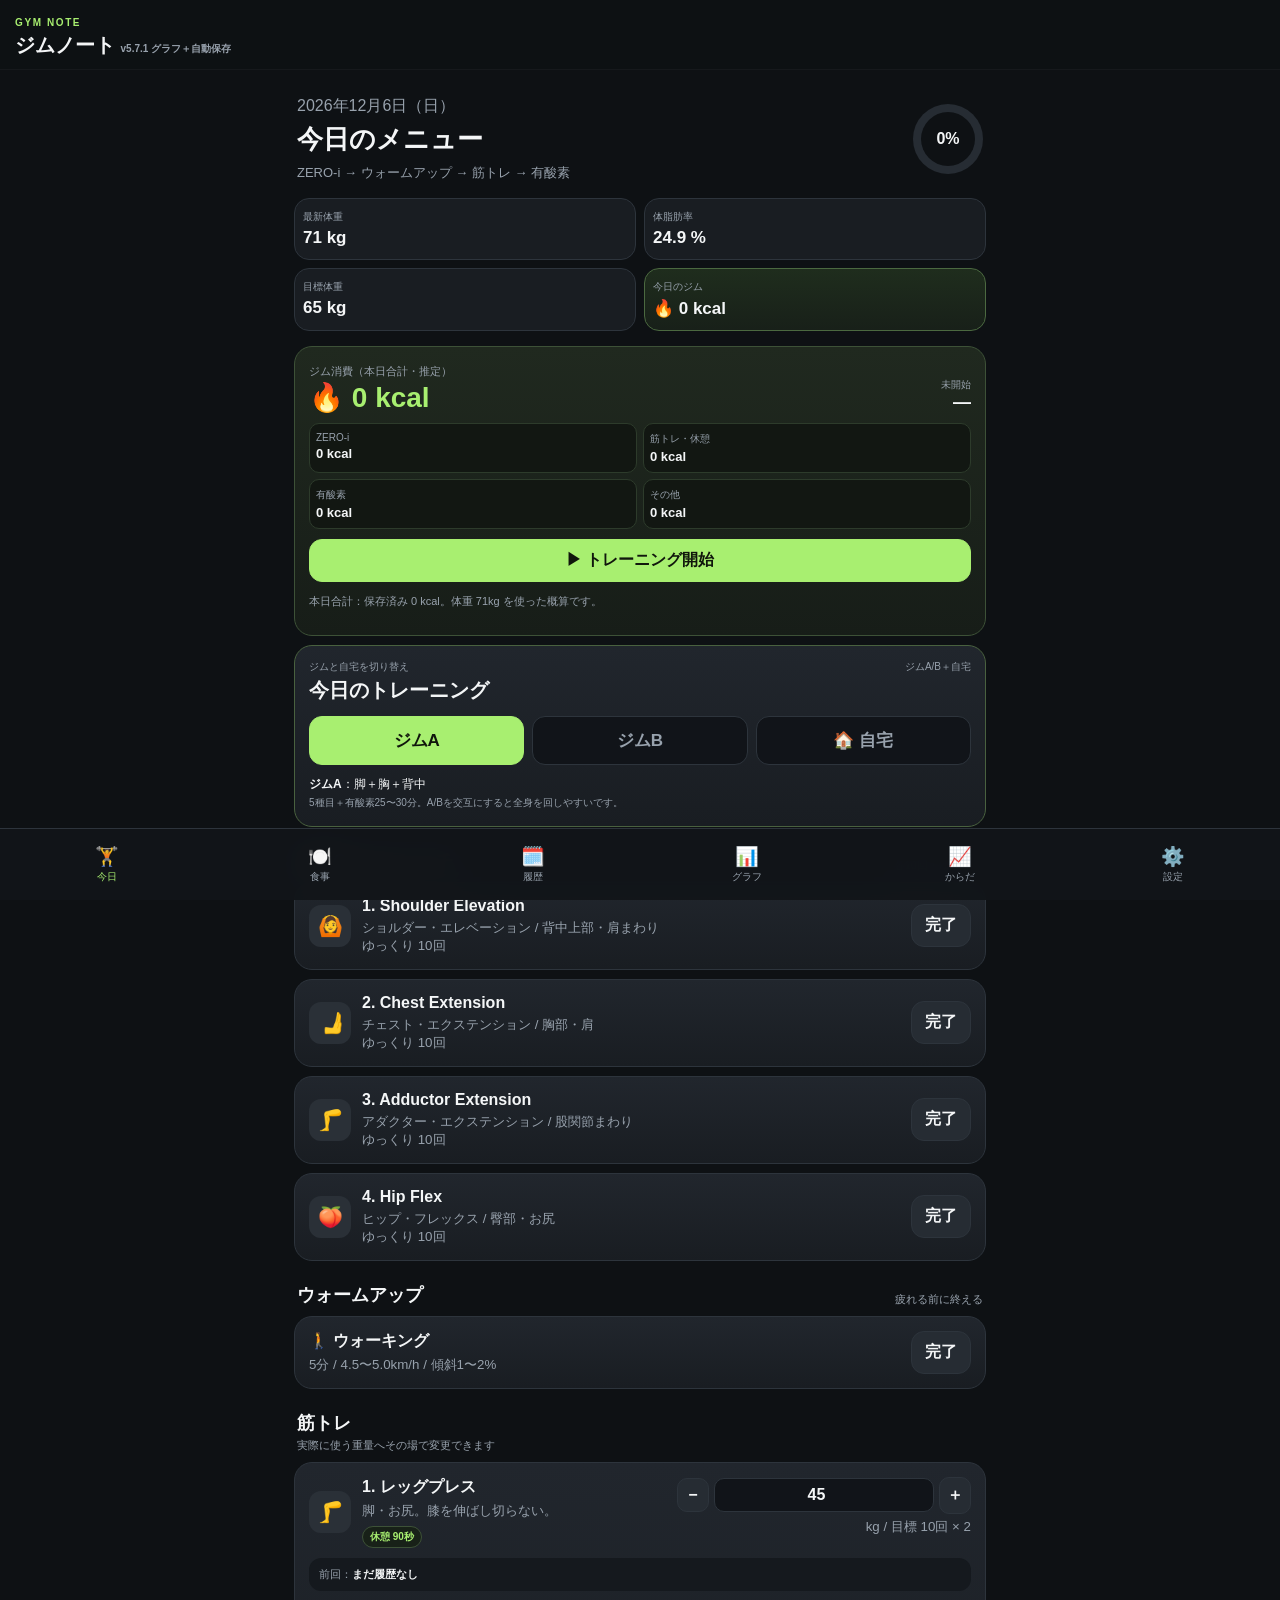
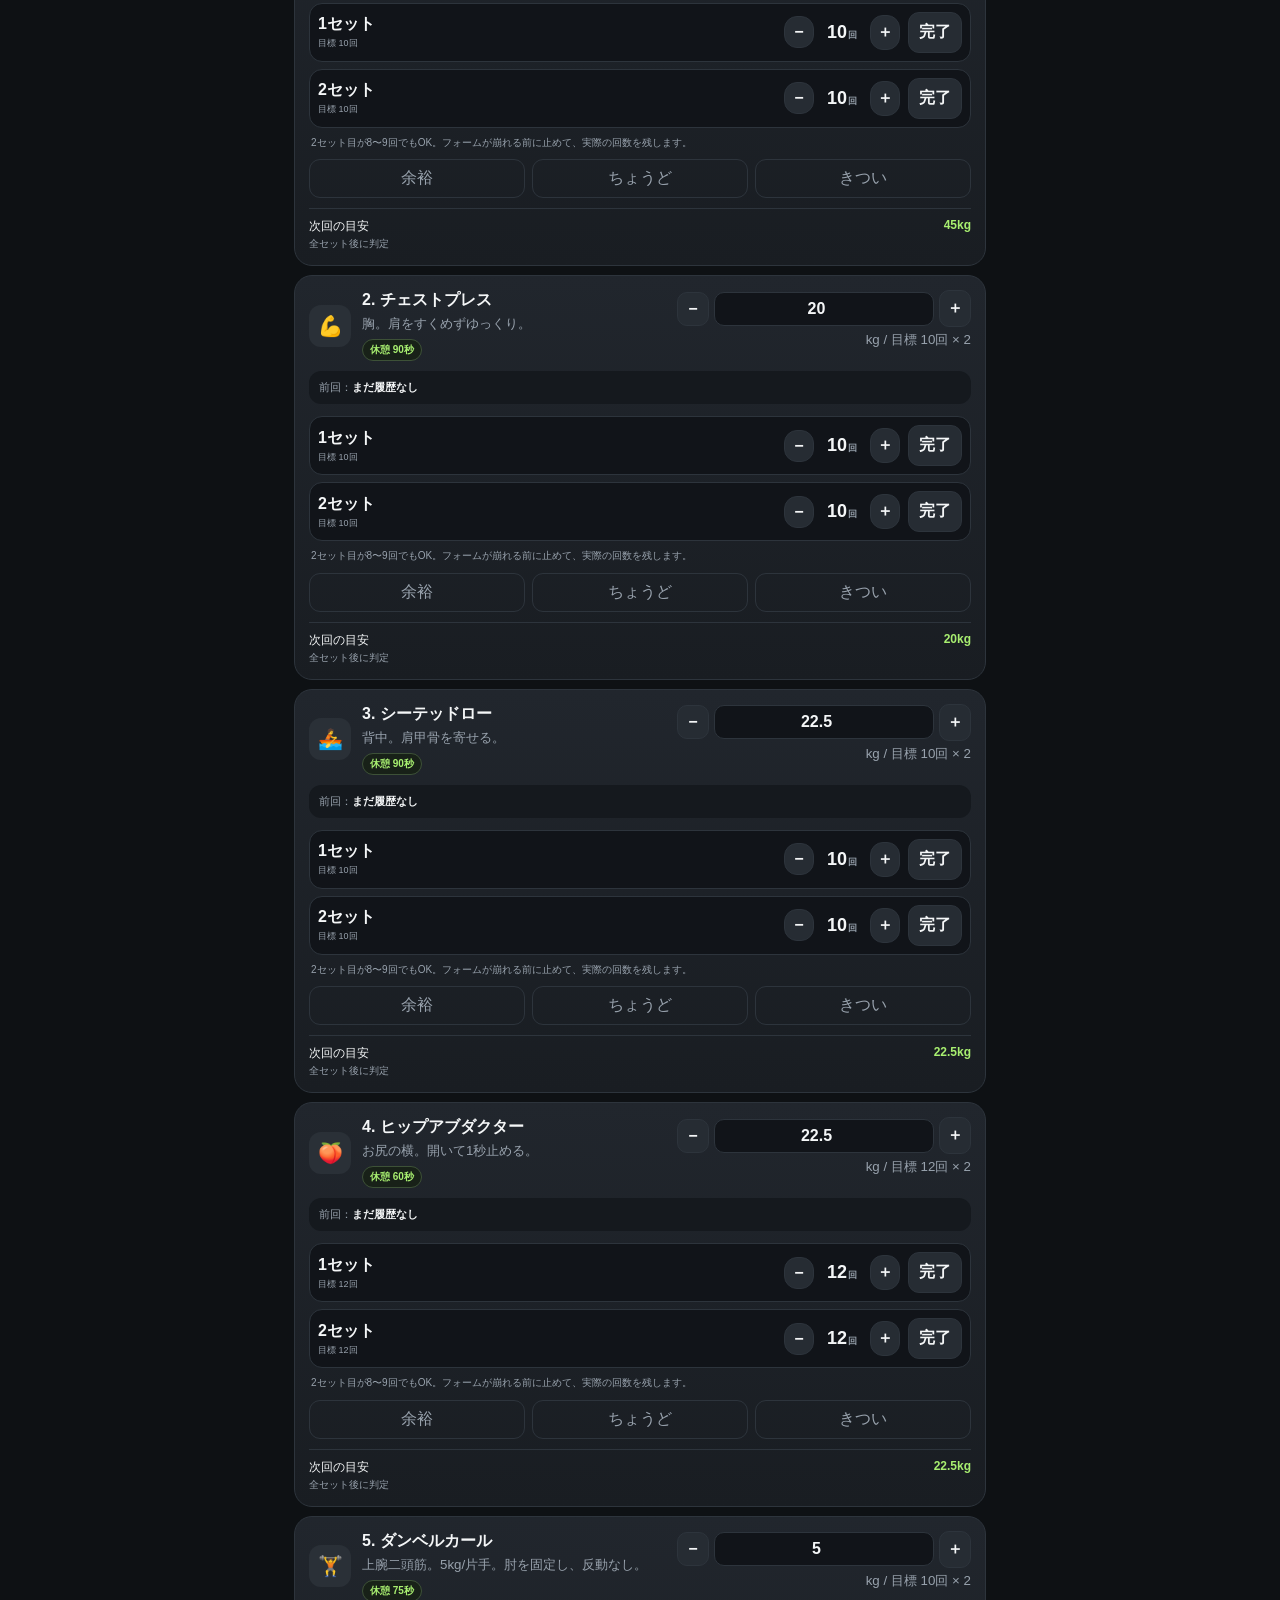
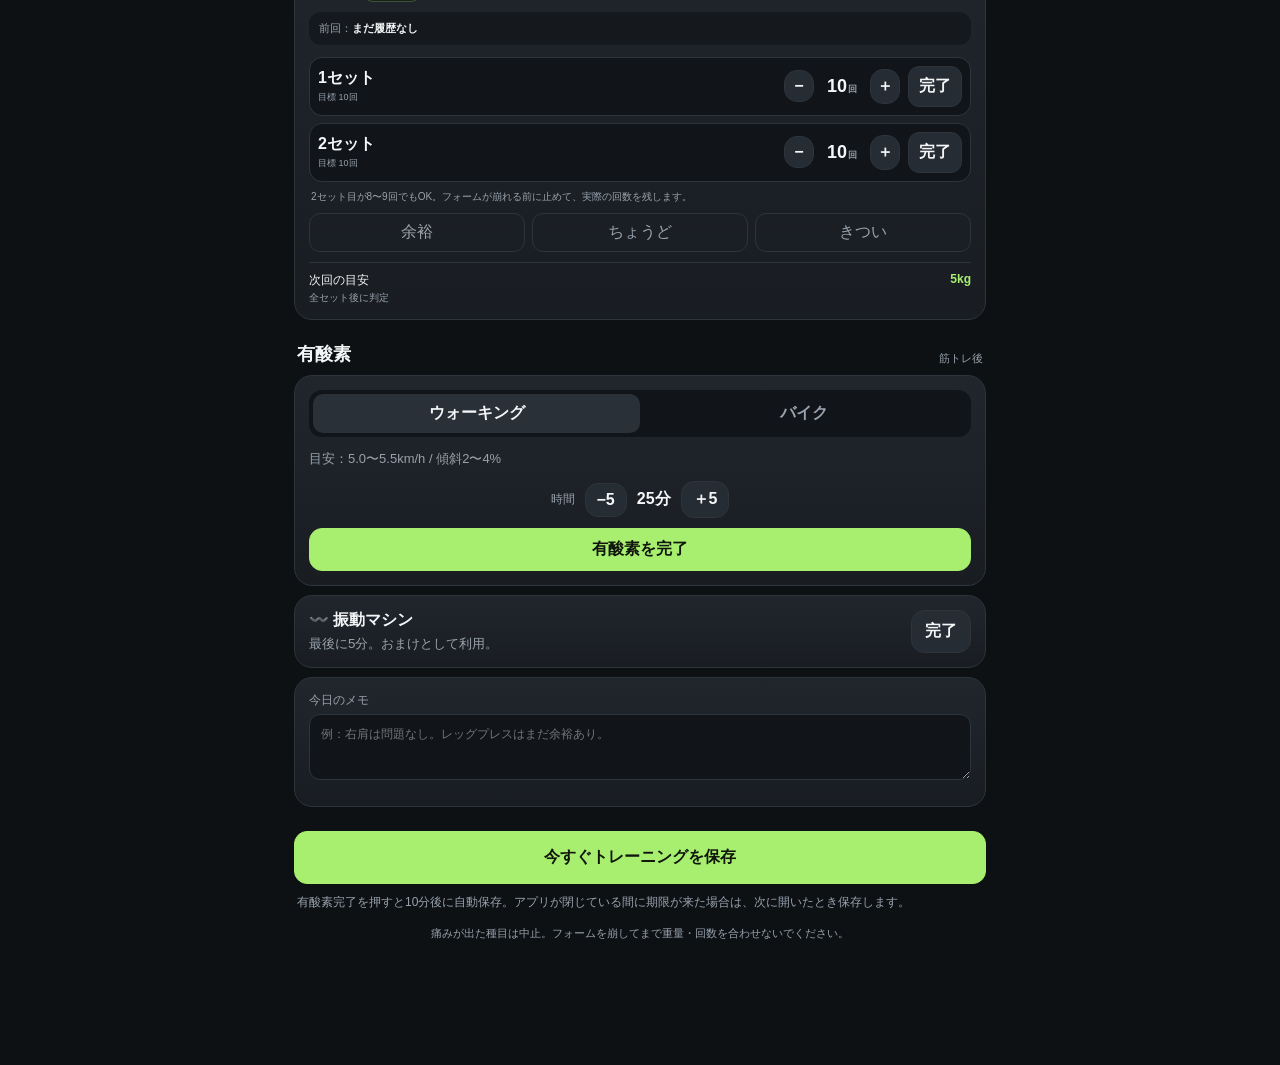
==== commit 30313594: "Add files via upload" ====
--- a/index.html
+++ b/index.html
@@ -10,11 +10,11 @@
   <link rel="manifest" href="./manifest.webmanifest">
   <link rel="icon" href="./icon-192.png">
   <link rel="apple-touch-icon" href="./icon-192.png">
-  <link rel="stylesheet" href="./styles.css?v=570">
+  <link rel="stylesheet" href="./styles.css?v=571">
 </head>
 <body>
 <header class="top">
-  <div><small>GYM NOTE</small><h1>ジムノート <b>v5.7 グラフ・日別分析</b></h1></div>
+  <div><small>GYM NOTE</small><h1>ジムノート <b>v5.7.1 グラフ＋自動保存</b></h1></div>
   <button id="installBtn" class="sub compact" hidden>インストール</button>
 </header>
 
@@ -81,6 +81,10 @@
         <button class="mini" data-cardio-min="5">＋5</button>
       </div>
       <button class="primary full" id="cardioDone">有酸素を完了</button>
+      <div id="autoSaveNotice" class="autoSaveNotice" role="status" hidden>
+        <strong id="autoSaveMessage">有酸素完了から10分後に自動保存</strong>
+        <button id="autoSaveControl" class="sub compact" type="button">自動保存を取り消す</button>
+      </div>
     </div>
 
     <div class="card row">
@@ -95,7 +99,8 @@
     </label>
   </div>
 
-  <button id="saveWorkout" class="primary full save">今日のトレーニングを保存</button>
+  <button id="saveWorkout" class="primary full save">今すぐトレーニングを保存</button>
+  <p class="autoSaveHint">有酸素完了を押すと10分後に自動保存。アプリが閉じている間に期限が来た場合は、次に開いたとき保存します。</p>
   <p class="caution">痛みが出た種目は中止。フォームを崩してまで重量・回数を合わせないでください。</p>
 </section>
 
@@ -347,6 +352,6 @@
 <div id="timer" class="timer hidden"><span id="timerLabel">休憩</span> <b id="timerN">60</b>秒 <button id="timerPlus">＋30</button><button id="timerX">×</button></div>
 <div id="toast" class="toast"></div>
 
-<script src="./app.js?v=570"></script>
+<script src="./app.js?v=571"></script>
 </body>
 </html>
--- a/styles.css
+++ b/styles.css
@@ -152,3 +152,10 @@
 
 /* トレーニングしていない時は休憩バナーを表示しない */
 .timer.hidden{display:none!important}
+
+/* v5.7.1 有酸素完了後の自動保存 */
+.autoSaveNotice{margin-top:12px;padding:12px;border:1px solid #668a50;border-radius:13px;background:#1b2b1d;display:flex;flex-direction:column;gap:9px;line-height:1.5}
+.autoSaveNotice[hidden]{display:none}
+.autoSaveNotice strong{color:var(--accent);font-size:13px}
+.autoSaveNotice button{align-self:flex-start;font-size:12px}
+.autoSaveHint{font-size:12px;color:var(--muted);line-height:1.6;margin:9px 3px}
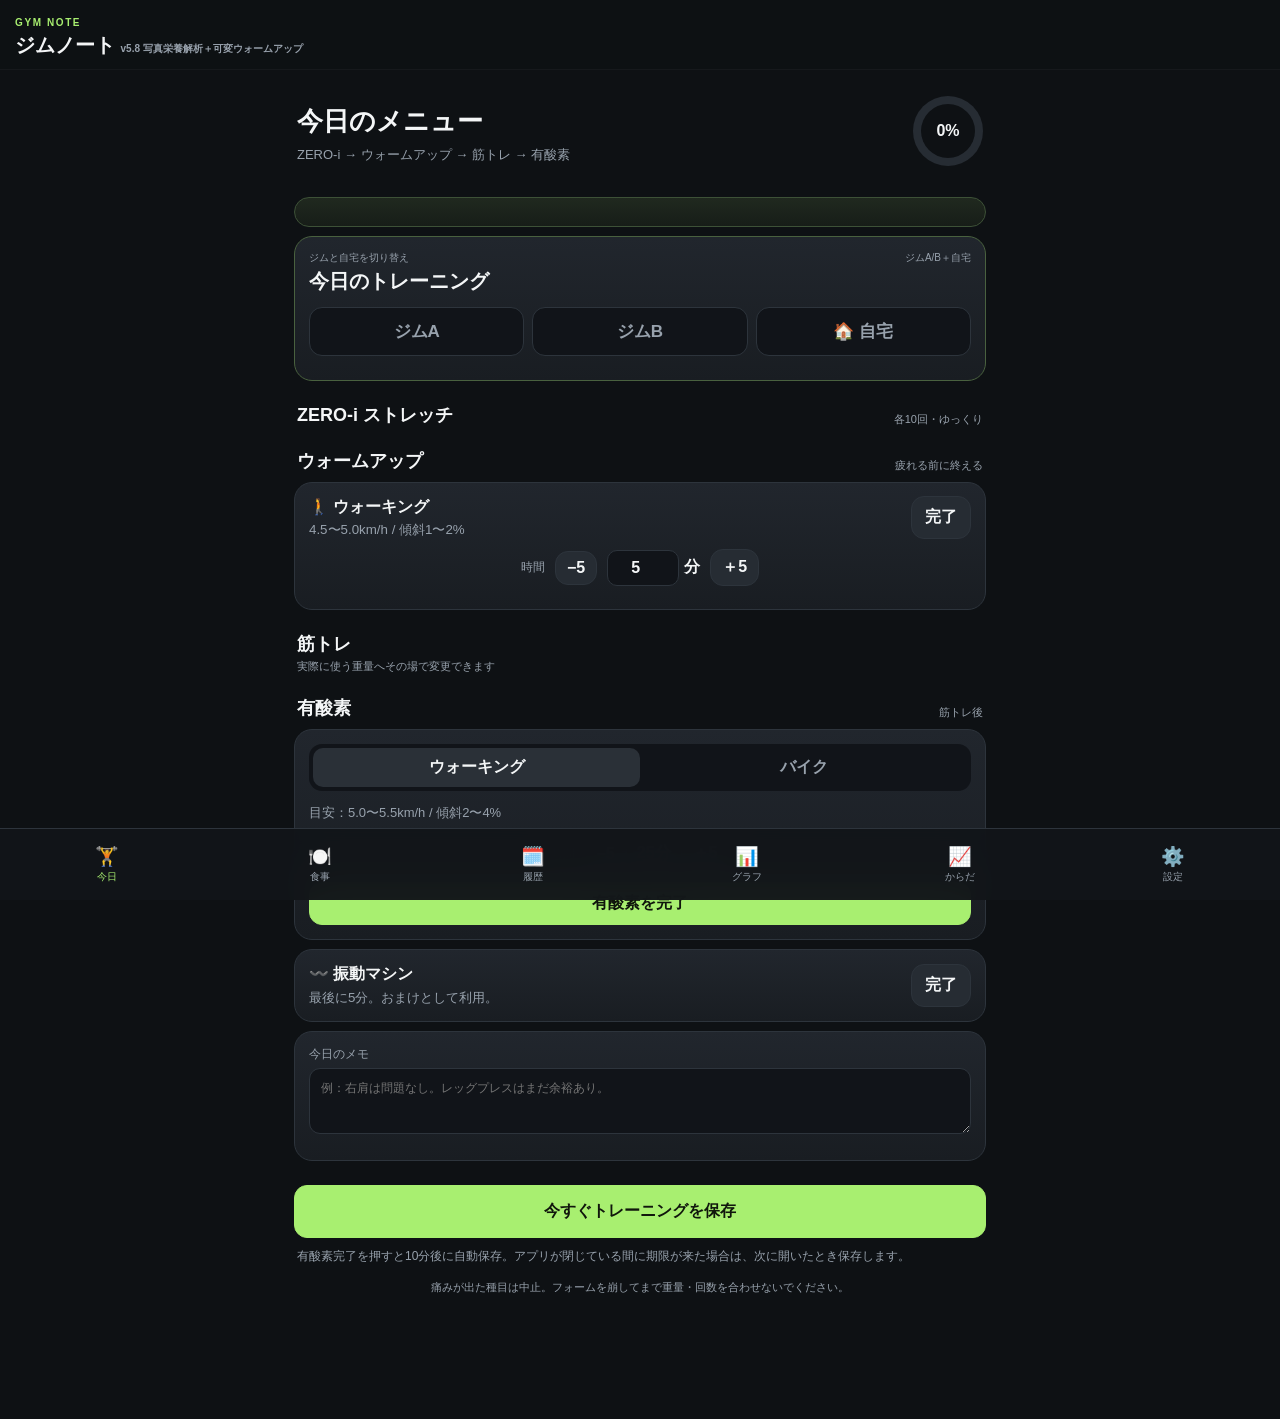
==== commit c440a1b7: "v5.8 photo nutrition and variable warmup" ====
--- a/index.html
+++ b/index.html
@@ -10,11 +10,11 @@
   <link rel="manifest" href="./manifest.webmanifest">
   <link rel="icon" href="./icon-192.png">
   <link rel="apple-touch-icon" href="./icon-192.png">
-  <link rel="stylesheet" href="./styles.css?v=571">
+  <link rel="stylesheet" href="./styles.css?v=580">
 </head>
 <body>
 <header class="top">
-  <div><small>GYM NOTE</small><h1>ジムノート <b>v5.7.1 グラフ＋自動保存</b></h1></div>
+  <div><small>GYM NOTE</small><h1>ジムノート <b>v5.8 写真栄養解析＋可変ウォームアップ</b></h1></div>
   <button id="installBtn" class="sub compact" hidden>インストール</button>
 </header>
 
@@ -54,9 +54,14 @@
     <div id="zeroList"></div>
 
     <div class="section-title"><h3>ウォームアップ</h3><span>疲れる前に終える</span></div>
-    <div class="card row">
-      <div><strong>🚶 ウォーキング</strong><small>5分 / 4.5〜5.0km/h / 傾斜1〜2%</small></div>
-      <button class="done" data-special="warmup">完了</button>
+    <div class="card warmupCard">
+      <div class="warmupHead"><div><strong>🚶 ウォーキング</strong><small>4.5〜5.0km/h / 傾斜1〜2%</small></div><button class="done" data-special="warmup">完了</button></div>
+      <div class="inlineField">
+        <label>時間</label>
+        <button class="mini" data-warmup-min="-5">−5</button>
+        <div class="minuteInput"><input id="warmupMinutesInput" type="number" inputmode="numeric" min="1" max="120" step="1" value="5"><span>分</span></div>
+        <button class="mini" data-warmup-min="5">＋5</button>
+      </div>
     </div>
   </div>
 
@@ -137,10 +142,13 @@
     <label class="foodTextLabel">食べたもの
       <textarea id="foodText" rows="4" placeholder="例：うどん、卵、納豆\n例：セブンの金のボロネーゼ 1個"></textarea>
     </label>
-    <div class="foodActionGrid">
+    <div class="foodActionGrid photoActions">
       <button id="voiceFood" class="sub">🎤 音声入力</button>
-      <button id="analyzeFood" class="primary">✨ AIに送る</button>
-    </div>
+      <label class="sub fileAction">📷 カメラ<input id="foodCameraInput" type="file" accept="image/*" capture="environment" hidden></label>
+      <label class="sub fileAction">🖼️ 写真<input id="foodPhotoInput" type="file" accept="image/*" hidden></label>
+      <button id="analyzeFood" class="primary">✨ AI解析</button>
+    </div>
+    <div id="foodImagePreview" class="foodImagePreview" hidden></div>
     <p id="aiConnectionHint" class="tiny muted"></p>
   </div>
 
@@ -222,7 +230,7 @@
   <div class="card graphCard"><h3>① 摂取と推定総消費</h3><p>食事未記録日は摂取の線を表示しません。</p><div class="graphLegend"><span class="graphDot" style="--dot:#a8ef70">摂取</span><span class="graphDot" style="--dot:#65b7ff">総消費（推定）</span></div><canvas id="graphCalories" height="220" aria-label="日別摂取と総消費カロリー"></canvas></div>
   <div class="card graphCard"><h3>② カロリー収支</h3><p>摂取 − 消費。マイナスは推定カロリー赤字。記録がそろった日だけ表示。</p><canvas id="graphBalance" height="220" aria-label="日別カロリー収支"></canvas></div>
   <div class="card graphCard"><h3>③ ジム・自宅の運動消費</h3><p>アプリに保存された運動の概算カロリー。未算定の記録は区別します。</p><div class="graphLegend"><span class="graphDot" style="--dot:#a8ef70">ジム</span><span class="graphDot" style="--dot:#ffbd70">自宅</span></div><canvas id="graphGym" height="220" aria-label="日別ジム自宅運動消費"></canvas></div>
-  <div class="card graphCard"><h3>④ ウォーキング時間</h3><p>有酸素として記録したウォーキング。ウォームアップの5分は含みません。</p><canvas id="graphWalk" height="220" aria-label="日別ウォーキング時間"></canvas></div>
+  <div class="card graphCard"><h3>④ ウォーキング時間</h3><p>有酸素として記録したウォーキング。ウォームアップ時間は含みません。</p><canvas id="graphWalk" height="220" aria-label="日別ウォーキング時間"></canvas></div>
   <div class="card graphCard"><h3>⑤ ジムに行った日</h3><p>保存済みのジム／自宅の記録件数です。</p><div class="graphLegend"><span class="graphDot" style="--dot:#a8ef70">ジム</span><span class="graphDot" style="--dot:#ffbd70">自宅</span></div><canvas id="graphAttendance" height="220" aria-label="日別ジム自宅トレーニング回数"></canvas></div>
   <div class="card graphCard"><h3>⑥ トレーニング時間</h3><p>アプリに保存された滞在・実施時間。旧記録の訂正値も反映します。</p><canvas id="graphDuration" height="220" aria-label="日別トレーニング時間"></canvas></div>
   <div class="card graphCard"><h3>⑦ 体重</h3><p>測定・入力した日の点だけを結びます。記録がない日の値は計算しません。</p><canvas id="graphWeight" height="220" aria-label="体重の推移"></canvas></div>
@@ -334,7 +342,7 @@
 
   <div class="card">
     <h3>アプリ</h3>
-    <p class="muted">PWA版 v5.7。ホーム画面から起動でき、今日の入力途中でも自動保存します。</p>
+    <p class="muted">PWA版 v5.8。ホーム画面から起動でき、今日の入力途中でも自動保存します。</p>
     <button id="checkUpdate" class="sub full">更新を確認</button>
   </div>
 </section>
@@ -352,6 +360,6 @@
 <div id="timer" class="timer hidden"><span id="timerLabel">休憩</span> <b id="timerN">60</b>秒 <button id="timerPlus">＋30</button><button id="timerX">×</button></div>
 <div id="toast" class="toast"></div>
 
-<script src="./app.js?v=571"></script>
+<script src="./app.js?v=580"></script>
 </body>
 </html>
--- a/styles.css
+++ b/styles.css
@@ -159,3 +159,9 @@
 .autoSaveNotice strong{color:var(--accent);font-size:13px}
 .autoSaveNotice button{align-self:flex-start;font-size:12px}
 .autoSaveHint{font-size:12px;color:var(--muted);line-height:1.6;margin:9px 3px}
+
+
+/* v5.8 写真栄養解析・可変ウォームアップ */
+.warmupCard{padding:13px 14px}.warmupHead{display:flex;align-items:center;justify-content:space-between;gap:12px}.warmupHead small{display:block;color:var(--muted);margin-top:3px}.minuteInput{display:flex;align-items:center;gap:5px}.minuteInput input{width:72px;background:#111419;color:var(--text);border:1px solid var(--line);border-radius:10px;padding:8px 6px;text-align:center;font-weight:800;font-size:16px}.minuteInput span{font-weight:800}
+.photoActions{grid-template-columns:repeat(2,1fr)}.fileAction{display:flex!important;align-items:center;justify-content:center;cursor:pointer;margin:0!important}.foodImagePreview{margin-top:10px;padding:10px;background:#111419;border:1px solid var(--line);border-radius:12px}.foodImagePreview img{display:block;width:100%;max-height:280px;object-fit:contain;border-radius:10px;margin-bottom:8px}.nutritionGrid{display:grid;grid-template-columns:repeat(3,1fr);gap:6px;margin-top:9px}.nutritionGrid span,.nutritionMini span{background:#111419;border:1px solid #ffffff10;border-radius:9px;padding:6px;font-size:10px;color:var(--muted)}.nutritionGrid b{color:var(--text)}.nutritionMini{display:flex;gap:5px;flex-wrap:wrap;margin-top:7px}.nutritionDayLine{font-size:10px;color:var(--muted);line-height:1.55;margin-top:5px}
+@media(max-width:390px){.nutritionGrid{grid-template-columns:repeat(2,1fr)}}
